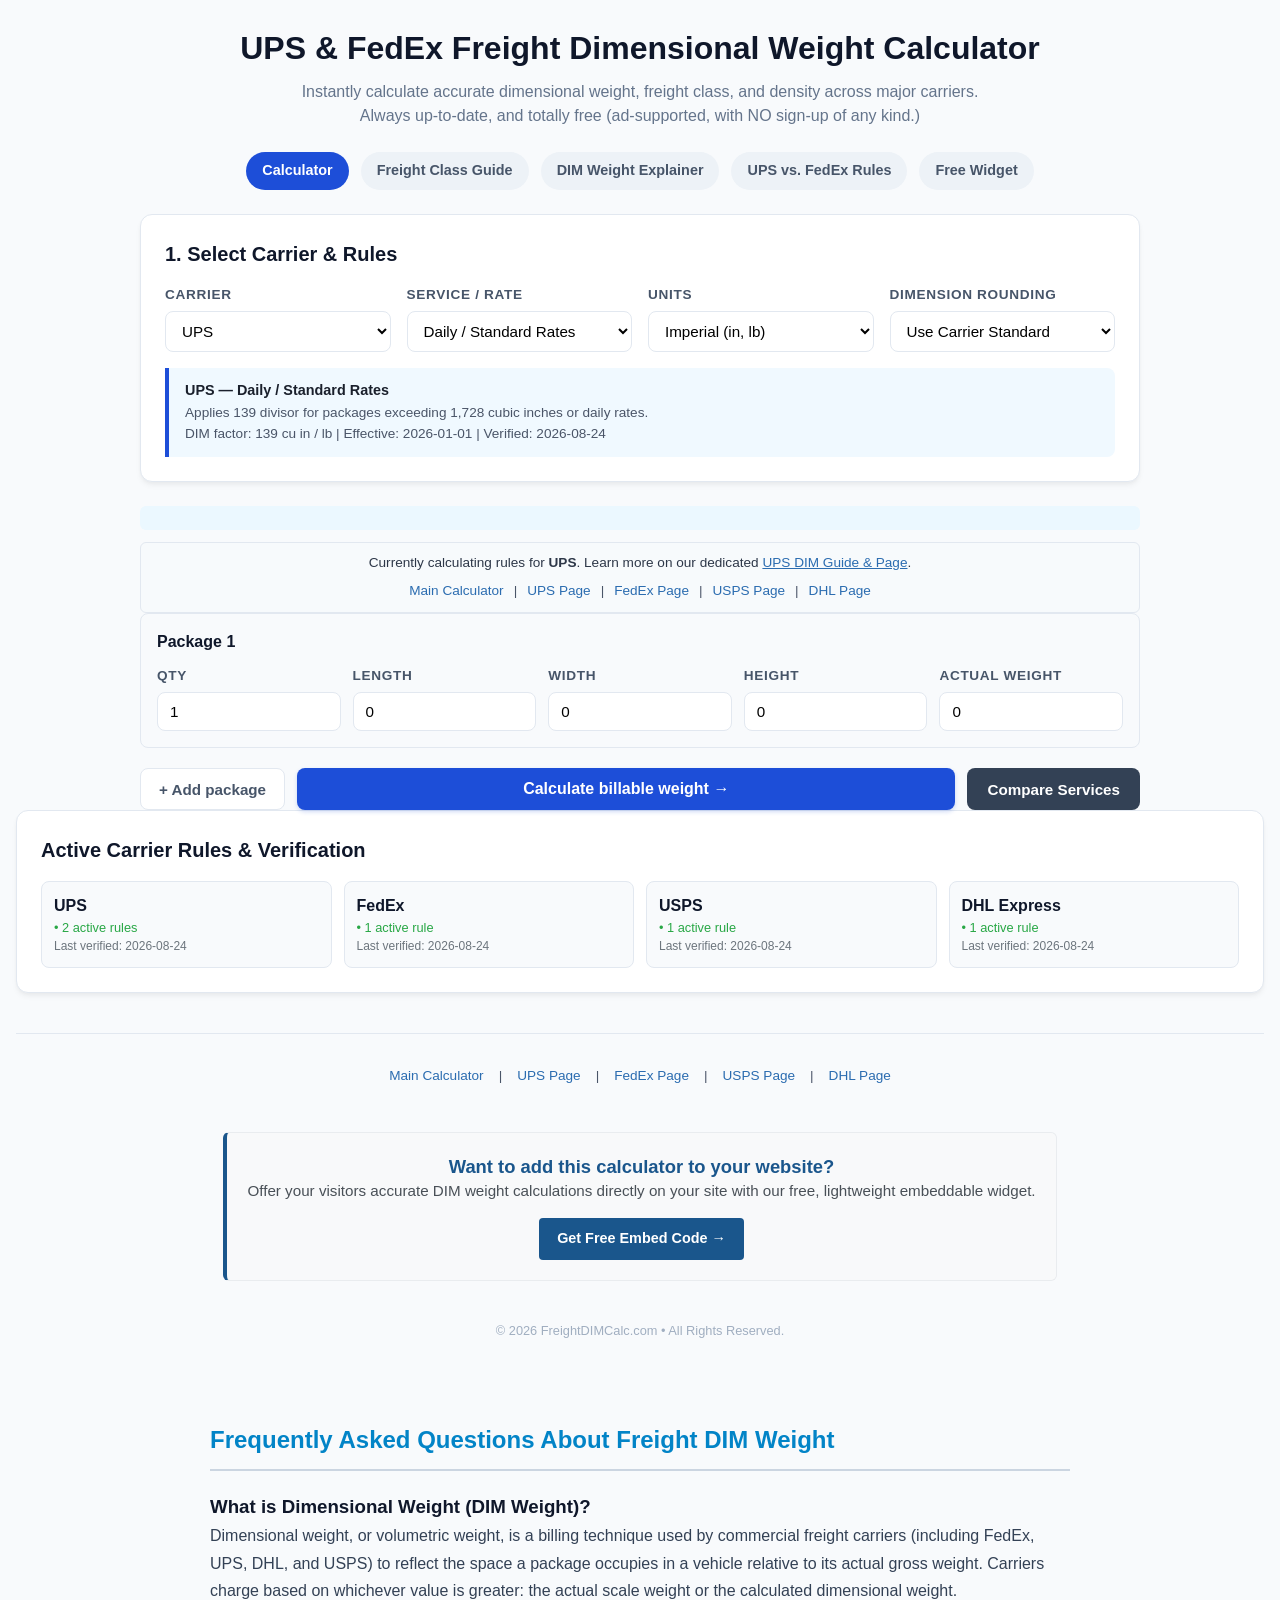
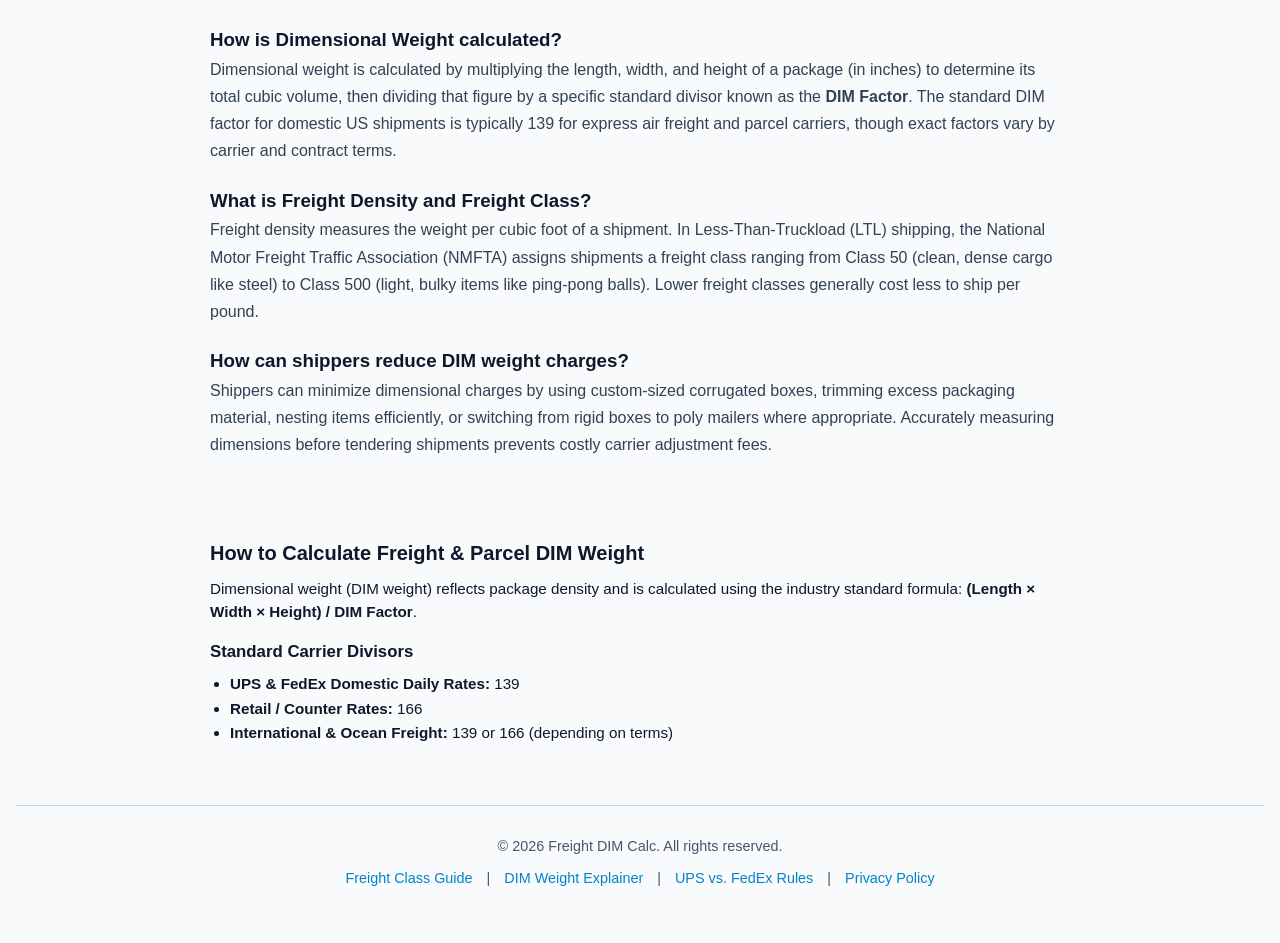
==== index.html @ a113e1de "Update index.html" ====
<!DOCTYPE html>
<html lang="en">
<head>
    <meta charset="UTF-8">
    <meta name="viewport" content="width=device-width, initial-scale=1.0">
    
    <!-- SEO Title -->
    <title>Freight & DIM Weight Calculator | UPS, FedEx & Density</title>
    
    <!-- SEO Meta Description -->
    <meta name="description" content="Instantly calculate accurate dimensional weight, freight class, and density across major carriers. Always up-to-date and 100% free with no sign-up.">
    
    <link rel="stylesheet" href="styles.css">
</head>
<body>
    <div class="container">
        <header>
           <h1>UPS & FedEx Freight Dimensional Weight Calculator</h1>
<p class="subtitle">
    Instantly calculate accurate dimensional weight, freight class, and density across major carriers.<br>
    Always up-to-date, and totally free (ad-supported, with NO sign-up of any kind.)
</p>
        </header>

        <!-- Top Navigation Bar -->
        <nav class="top-nav">
            <a href="index.html" class="nav-link active">Calculator</a>
            <a href="freight-class-guide.html" class="nav-link">Freight Class Guide</a>
            <a href="dim-weight-explainer.html" class="nav-link">DIM Weight Explainer</a>
            <a href="ups-vs-fedex-dim.html" class="nav-link">UPS vs. FedEx Rules</a>
            <a href="embed-widget.html" class="nav-link">Free Widget</a>
        </nav>

        <!-- Step 1: Carrier & Rule Selection -->
        <div class="card">
            <h2>1. Select Carrier & Rules</h2>
            <div class="form-grid">
                <div class="form-group">
                    <label for="carrier-select">Carrier</label>
                    <select id="carrier-select"></select>
                </div>
                <div class="form-group">
                    <label for="service-select">Service / Rate</label>
                    <select id="service-select"></select>
                </div>
                <div class="form-group">
                    <label for="unit-select">Units</label>
                    <select id="unit-select">
                        <option value="imperial">Imperial (in, lb)</option>
                        <option value="metric">Metric (cm, kg)</option>
                    </select>
                </div>
                <div class="form-group">
                    <label for="rounding-select">Dimension Rounding</label>
                    <select id="rounding-select">
                        <option value="carrier">Use Carrier Standard</option>
                        <option value="up">Round Up Always</option>
                        <option value="exact">Exact (No Rounding)</option>
                    </select>
                </div>
            </div>
            <div id="rule-info" class="info-box">
                Loading rule info...
            </div>
        </div>
<!-- Inside Section 1 Card -->
<div id="rule-info" class="rule-info-box" style="background-color: #ebf8ff; padding: 12px; border-radius: 6px;">
    <!-- Carrier rules load here -->
</div>

<!-- Combined Dynamic Notice & Carrier Links -->
<div style="margin-top: 12px; padding: 10px; background: #f7fafc; border: 1px solid #e2e8f0; border-radius: 6px; text-align: center; font-size: 0.85rem;">
    <!-- Dynamic Line -->
    <div id="dynamic-carrier-footer" style="margin-bottom: 8px; font-weight: 500; color: #2d3748;">
        <!-- Javascript populates dynamic carrier link here -->
    </div>
    
    <!-- Permanent Nav Links -->
    <div style="display: flex; flex-wrap: wrap; justify-content: center; gap: 10px; color: #4a5568;">
        <a href="index.html" style="color: #2b6cb0; text-decoration: none;">Main Calculator</a> | 
        <a href="ups-dim-calculator.html" style="color: #2b6cb0; text-decoration: none;">UPS Page</a> | 
        <a href="fedex-dim-calculator.html" style="color: #2b6cb0; text-decoration: none;">FedEx Page</a> | 
        <a href="usps-dim-calculator.html" style="color: #2b6cb0; text-decoration: none;">USPS Page</a> | 
        <a href="dhl-dim-calculator.html" style="color: #2b6cb0; text-decoration: none;">DHL Page</a>
    </div>
</div>

            <div id="package-rows">
                <!-- Package rows injected dynamically via calculator.js -->
            </div>

            <div class="button-group">
                <button type="button" class="btn-secondary" onclick="addPackageRow()">+ Add package</button>
                <button type="button" class="btn-primary" onclick="calculate()">Calculate billable weight &rarr;</button>
                <button type="button" class="btn-dark" onclick="compareServices()">Compare Services</button>
            </div>
        </div>

        <!-- Step 3: Calculation Results -->
        <div id="results-card" class="card results-card" style="display: none;">
            <div class="card-header-actions">
                <h2>3. Calculation Summary</h2>
                <div class="export-controls">
                    <button type="button" class="btn-secondary" onclick="exportCSV()">Export CSV</button>
                    <button type="button" class="btn-secondary" onclick="exportPDF()">Print / Save PDF</button>
                </div>
            </div>

            <div class="summary-banner" id="summary-banner">
                <!-- Main outcome highlighted here -->
            </div>

            <div id="comparison-section" style="display: none;">
                <h3>Carrier Comparison Summary</h3>
                <div class="table-container">
                    <table class="data-table" id="comparison-table">
                        <thead>
                            <tr>
                                <th>Carrier / Rule</th>
                                <th>DIM Factor</th>
                                <th>Actual Wt</th>
                                <th>DIM Wt</th>
                                <th>Billable Wt</th>
                            </tr>
                        </thead>
                        <tbody></tbody>
                    </table>
                </div>
            </div>

            <h3>Package Details</h3>
            <div class="table-container">
                <table class="data-table" id="results-table">
                    <thead>
                        <tr>
                            <th>Pkg #</th>
                            <th>Qty</th>
                            <th>Dimensions</th>
                            <th>Volume</th>
                            <th>Actual Wt</th>
                            <th>DIM Wt</th>
                            <th>Density</th>
                            <th>Est. Freight Class</th>
                        </tr>
                    </thead>
                    <tbody></tbody>
                </table>
            </div>
        </div>

        <!-- Carrier Verification Logs -->
        <div class="card">
            <h2>Active Carrier Rules & Verification</h2>
            <div class="status-grid" id="status-list"></div>
        </div>
    </div>
<!-- Dynamic Carrier Info Footer -->
<footer style="margin-top: 40px; padding: 20px 0; border-top: 1px solid #e2e8f0; text-align: center; font-size: 0.9rem; color: #4a5568;">
    <div id="dynamic-carrier-footer" style="margin-bottom: 12px; font-weight: 500;">
        <!-- Javascript populates this dynamically -->
    </div>
    <div style="max-width: 1000px; margin: 0 auto; display: flex; flex-wrap: wrap; justify-content: center; gap: 15px; font-size: 0.85rem;">
        <a href="index.html" style="color: #2b6cb0; text-decoration: none;">Main Calculator</a> | 
        <a href="ups-dim-calculator.html" style="color: #2b6cb0; text-decoration: none;">UPS Page</a> | 
        <a href="fedex-dim-calculator.html" style="color: #2b6cb0; text-decoration: none;">FedEx Page</a> | 
        <a href="usps-dim-calculator.html" style="color: #2b6cb0; text-decoration: none;">USPS Page</a> | 
        <a href="dhl-dim-calculator.html" style="color: #2b6cb0; text-decoration: none;">DHL Page</a>
        <!-- Widget Promotion Banner -->
<div style="background-color: #f8f9fa; border: 1px solid #e9ecef; border-left: 4px solid #1a568c; padding: 20px; border-radius: 6px; margin: 30px 0; text-align: center;">
    <h3 style="margin-top: 0; color: #1a568c; font-size: 1.15rem;">Want to add this calculator to your website?</h3>
    <p style="margin-bottom: 15px; color: #495057; font-size: 0.95rem;">
        Offer your visitors accurate DIM weight calculations directly on your site with our free, lightweight embeddable widget.
    </p>
    <a href="embed-widget.html" style="background-color: #1a568c; color: white; padding: 10px 18px; text-decoration: none; border-radius: 4px; font-weight: bold; font-size: 0.9rem; display: inline-block;">
        Get Free Embed Code →
    </a>
</div>
    </div>
    <p style="margin-top: 10px; font-size: 0.8rem; color: #a0aec0;">&copy; 2026 FreightDIMCalc.com &bull; All Rights Reserved.</p>
</footer>

    <script src="carrier-rules.js"></script>
    <script src="calculator.js"></script>
   <!-- REPLACE PREVIOUS FAQ & FOOTER WITH THIS HIGH-CONTRAST VERSION -->
    <section style="max-width: 900px; margin: 40px auto; padding: 20px; color: #1e293b; line-height: 1.7;">
        <h2 style="color: #0284c7; border-bottom: 2px solid #cbd5e1; padding-bottom: 8px;">Frequently Asked Questions About Freight DIM Weight</h2>
        
        <article style="margin-top: 20px;">
            <h3 style="color: #0f172a; font-weight: 700;">What is Dimensional Weight (DIM Weight)?</h3>
            <p style="color: #334155;">Dimensional weight, or volumetric weight, is a billing technique used by commercial freight carriers (including FedEx, UPS, DHL, and USPS) to reflect the space a package occupies in a vehicle relative to its actual gross weight. Carriers charge based on whichever value is greater: the actual scale weight or the calculated dimensional weight.</p>
        </article>

        <article style="margin-top: 20px;">
            <h3 style="color: #0f172a; font-weight: 700;">How is Dimensional Weight calculated?</h3>
            <p style="color: #334155;">Dimensional weight is calculated by multiplying the length, width, and height of a package (in inches) to determine its total cubic volume, then dividing that figure by a specific standard divisor known as the <strong>DIM Factor</strong>. The standard DIM factor for domestic US shipments is typically 139 for express air freight and parcel carriers, though exact factors vary by carrier and contract terms.</p>
        </article>

        <article style="margin-top: 20px;">
            <h3 style="color: #0f172a; font-weight: 700;">What is Freight Density and Freight Class?</h3>
            <p style="color: #334155;">Freight density measures the weight per cubic foot of a shipment. In Less-Than-Truckload (LTL) shipping, the National Motor Freight Traffic Association (NMFTA) assigns shipments a freight class ranging from Class 50 (clean, dense cargo like steel) to Class 500 (light, bulky items like ping-pong balls). Lower freight classes generally cost less to ship per pound.</p>
        </article>

        <article style="margin-top: 20px;">
            <h3 style="color: #0f172a; font-weight: 700;">How can shippers reduce DIM weight charges?</h3>
            <p style="color: #334155;">Shippers can minimize dimensional charges by using custom-sized corrugated boxes, trimming excess packaging material, nesting items efficiently, or switching from rigid boxes to poly mailers where appropriate. Accurately measuring dimensions before tendering shipments prevents costly carrier adjustment fees.</p>
        </article>
    </section>
<!-- Supporting Content Section for Search Engines -->
<section class="seo-info-block" style="margin-top: 40px; padding: 20px; background-color: #f8fafc; border-radius: 8px; max-width: 900px; margin-left: auto; margin-right: auto; text-align: left;">
    <h2 style="font-size: 1.25rem; font-weight: 600; margin-bottom: 10px;">How to Calculate Freight & Parcel DIM Weight</h2>
    <p style="margin-bottom: 12px; font-size: 0.95rem; line-height: 1.5;">
        Dimensional weight (DIM weight) reflects package density and is calculated using the industry standard formula: 
        <strong>(Length × Width × Height) / DIM Factor</strong>.
    </p>
    
    <h3 style="font-size: 1.05rem; font-weight: 600; margin-top: 15px; margin-bottom: 8px;">Standard Carrier Divisors</h3>
    <ul style="padding-left: 20px; font-size: 0.95rem; line-height: 1.6;">
        <li><strong>UPS & FedEx Domestic Daily Rates:</strong> 139</li>
        <li><strong>Retail / Counter Rates:</strong> 166</li>
        <li><strong>International & Ocean Freight:</strong> 139 or 166 (depending on terms)</li>
    </ul>
</section>
    <!-- Standard Footer with Compliance Links -->
    <footer style="text-align: center; padding: 30px 10px; border-top: 1px solid #cbd5e1; margin-top: 40px; color: #475569; font-size: 0.9rem;">
        <p>&copy; 2026 Freight DIM Calc. All rights reserved.</p>
        <p style="margin-top: 10px;">
            <a href="freight-class-guide.html" style="color: #0284c7; text-decoration: none; margin: 0 10px;">Freight Class Guide</a> |
            <a href="dim-weight-explainer.html" style="color: #0284c7; text-decoration: none; margin: 0 10px;">DIM Weight Explainer</a> |
            <a href="ups-vs-fedex-dim.html" style="color: #0284c7; text-decoration: none; margin: 0 10px;">UPS vs. FedEx Rules</a> |
            <a href="privacy.html" style="color: #0284c7; text-decoration: none; margin: 0 10px;">Privacy Policy</a>
        </p>
    </footer>

</body>
</html>
---- styles.css ----
/*
=========================================================
MAIN APPLICATION STYLES
=========================================================
*/

:root {
    --primary-color: #1d4ed8;
    --primary-hover: #1e40af;
    --secondary-color: #475569;
    --bg-color: #f8fafc;
    --card-bg: #ffffff;
    --border-color: #e2e8f0;
    --text-color: #0f172a;
    --text-muted: #64748b;
    --success-bg: #f0fdf4;
    --success-border: #bbf7d0;
    --warning-bg: #fefce8;
    --warning-border: #fef08a;
}

* {
    box-sizing: border-box;
    margin: 0;
    padding: 0;
}

body {
    font-family: -apple-system, BlinkMacSystemFont, "Segoe UI", Roboto, Helvetica, Arial, sans-serif;
    background-color: var(--bg-color);
    color: var(--text-color);
    line-height: 1.5;
    padding: 24px 16px;
}

.container {
    max-width: 1000px;
    margin: 0 auto;
}

header {
    margin-bottom: 24px;
    text-align: center;
}

header h1 {
    font-size: 2rem;
    color: var(--text-color);
    margin-bottom: 8px;
    font-weight: 800;
}

header p {
    color: var(--text-muted);
    font-size: 1rem;
}

/* Navigation Bar */
.top-nav {
    display: flex;
    justify-content: center;
    gap: 12px;
    margin-bottom: 24px;
    flex-wrap: wrap;
}

.nav-link {
    text-decoration: none;
    color: var(--secondary-color);
    font-weight: 600;
    font-size: 0.9rem;
    padding: 8px 16px;
    border-radius: 20px;
    background: #edf2f7;
    transition: all 0.2s ease;
}

.nav-link:hover {
    background: #e2e8f0;
    color: var(--primary-color);
}

.nav-link.active {
    background: var(--primary-color);
    color: #ffffff;
}

/* Cards & Layout */
.card {
    background: var(--card-bg);
    border: 1px solid var(--border-color);
    border-radius: 12px;
    padding: 24px;
    margin-bottom: 24px;
    box-shadow: 0 4px 6px -1px rgba(0, 0, 0, 0.05), 0 2px 4px -1px rgba(0, 0, 0, 0.03);
}

.card h2 {
    font-size: 1.25rem;
    margin-bottom: 16px;
    font-weight: 700;
}

.card-header-actions {
    display: flex;
    justify-content: space-between;
    align-items: center;
    margin-bottom: 16px;
}

/* Form Elements */
.form-grid {
    display: grid;
    grid-template-columns: repeat(auto-fit, minmax(200px, 1fr));
    gap: 16px;
    margin-bottom: 16px;
}

.form-grid-5 {
    display: grid;
    grid-template-columns: repeat(auto-fit, minmax(130px, 1fr));
    gap: 12px;
}

.form-group {
    display: flex;
    flex-direction: column;
}

.form-group label {
    font-size: 0.85rem;
    font-weight: 600;
    margin-bottom: 6px;
    color: var(--secondary-color);
    text-transform: uppercase;
    letter-spacing: 0.05em;
}

input, select {
    width: 100%;
    padding: 10px 12px;
    border: 1px solid var(--border-color);
    border-radius: 8px;
    font-size: 0.95rem;
    background-color: #fff;
    transition: border-color 0.2s ease;
}

input:focus, select:focus {
    outline: none;
    border-color: var(--primary-color);
    box-shadow: 0 0 0 3px rgba(29, 78, 216, 0.15);
}

/* Info Banner */
.info-box {
    background-color: #f0f9ff;
    border-left: 4px solid var(--primary-color);
    padding: 12px 16px;
    border-radius: 0 8px 8px 0;
    font-size: 0.9rem;
    margin-top: 12px;
}

/* Package Rows */
.package-row {
    background-color: #f8fafc;
    border: 1px solid var(--border-color);
    border-radius: 8px;
    padding: 16px;
    margin-bottom: 12px;
}

.package-row-header {
    display: flex;
    justify-content: space-between;
    align-items: center;
    margin-bottom: 12px;
    font-weight: 700;
}

.remove-package {
    background: none;
    border: none;
    color: #ef4444;
    cursor: pointer;
    font-size: 0.85rem;
    font-weight: 600;
}

/* Buttons */
.button-group {
    display: flex;
    gap: 12px;
    margin-top: 20px;
    flex-wrap: wrap;
}

.btn-primary {
    background-color: var(--primary-color);
    color: #ffffff;
    font-size: 1rem;
    font-weight: 700;
    padding: 12px 24px;
    border: none;
    border-radius: 8px;
    cursor: pointer;
    flex: 2;
    min-width: 200px;
    box-shadow: 0 2px 4px rgba(29, 78, 216, 0.2);
    transition: all 0.2s ease;
}

.btn-primary:hover {
    background-color: var(--primary-hover);
}

.btn-secondary {
    background-color: #ffffff;
    color: var(--secondary-color);
    font-size: 0.95rem;
    font-weight: 600;
    padding: 10px 18px;
    border: 1px solid var(--border-color);
    border-radius: 8px;
    cursor: pointer;
    transition: all 0.2s ease;
}

.btn-secondary:hover {
    background-color: #f1f5f9;
}

.btn-dark {
    background-color: #334155;
    color: #ffffff;
    font-size: 0.95rem;
    font-weight: 600;
    padding: 10px 20px;
    border: none;
    border-radius: 8px;
    cursor: pointer;
    white-space: nowrap;
    transition: background-color 0.2s ease;
}

.btn-dark:hover {
    background-color: #1e293b;
}

/* Summary Banners & Tables */
.summary-banner {
    padding: 16px 20px;
    border-radius: 8px;
    margin-bottom: 20px;
}

.summary-banner.success {
    background-color: var(--success-bg);
    border: 1px solid var(--success-border);
}

.summary-banner.warning {
    background-color: var(--warning-bg);
    border: 1px solid var(--warning-border);
}

.table-container {
    overflow-x: auto;
    margin-bottom: 20px;
}

.data-table {
    width: 100%;
    border-collapse: collapse;
    text-align: left;
    font-size: 0.9rem;
}

.data-table th {
    background-color: #f1f5f9;
    padding: 12px;
    font-weight: 700;
    border-bottom: 2px solid var(--border-color);
}

.data-table td {
    padding: 12px;
    border-bottom: 1px solid var(--border-color);
}

.status-grid {
    display: grid;
    grid-template-columns: repeat(auto-fit, minmax(180px, 1fr));
    gap: 12px;
}

.status-item {
    background: #f8fafc;
    border: 1px solid var(--border-color);
    padding: 12px;
    border-radius: 8px;
}

/* Guide Content Styles */
.guide-content p {
    margin-bottom: 16px;
    line-height: 1.6;
}

.guide-content h3 {
    margin: 20px 0 10px 0;
    color: #1a202c;
}

/* Print Overrides */
@media print {
    body {
        background-color: #fff;
        padding: 0;
    }

    .container {
        max-width: 100% !important;
        width: 100% !important;
        margin: 0 !important;
    }

    .preset-controls, 
    .button-group, 
    .export-controls, 
    .remove-package,
    .top-nav {
        display: none !important;
    }
}
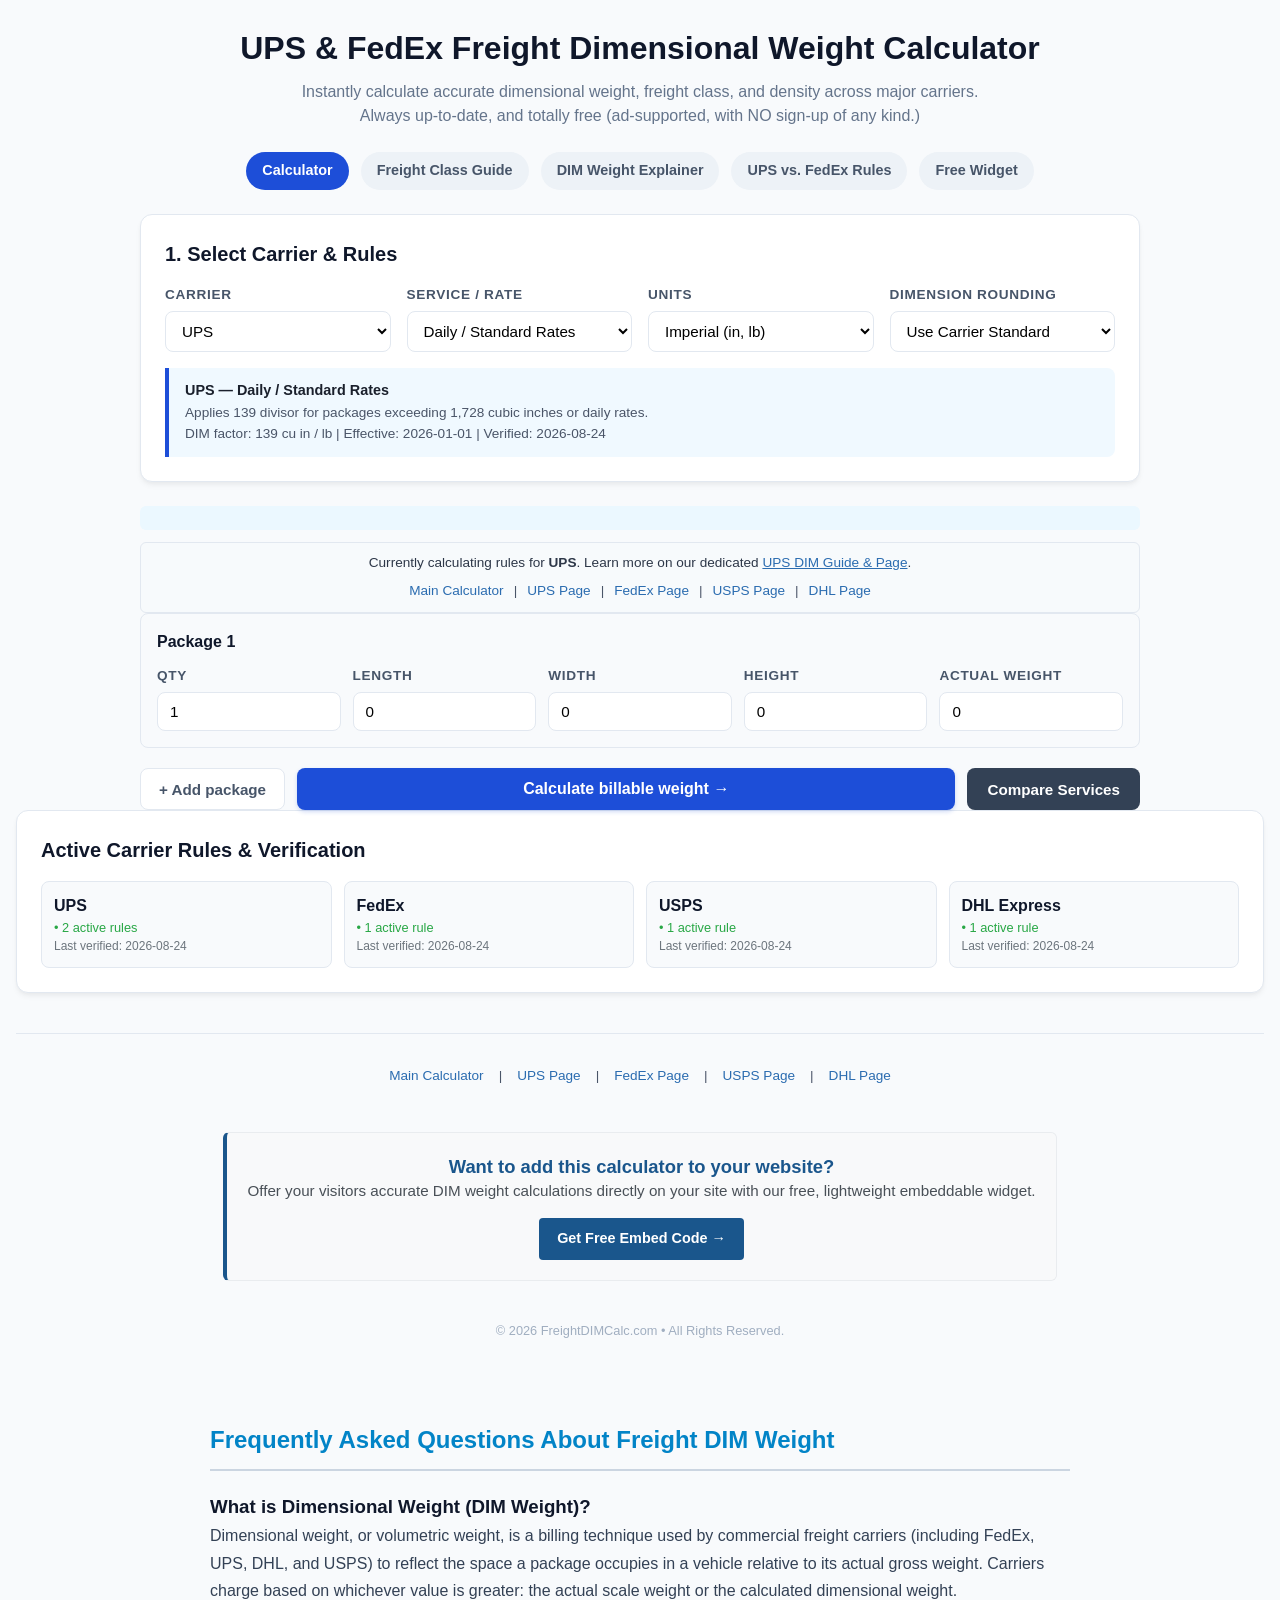
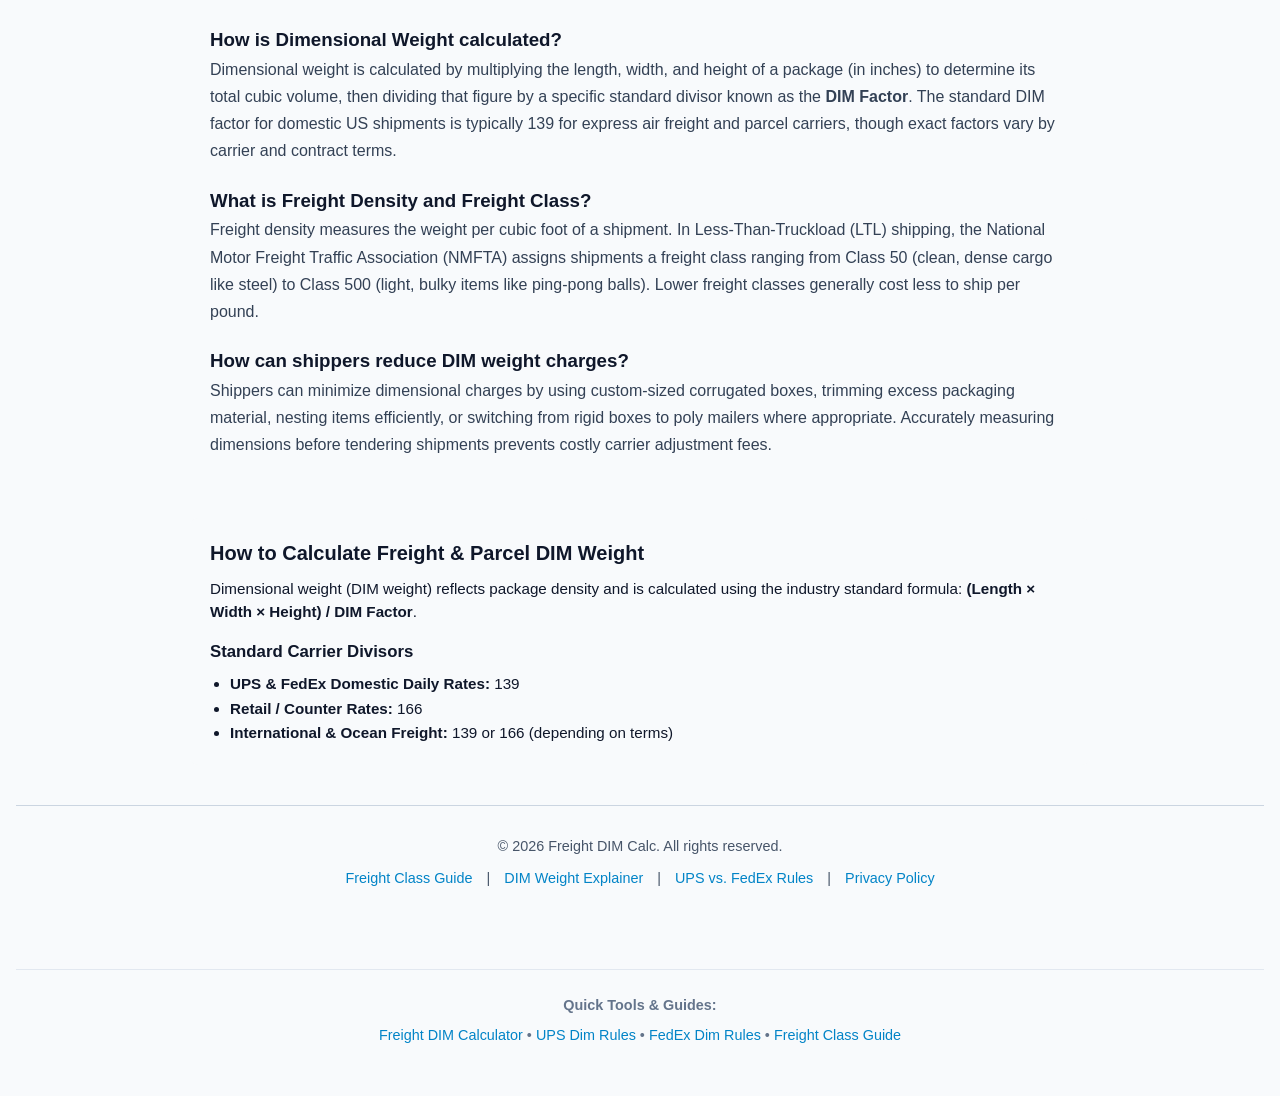
==== commit c4643d3f: "Update index.html" ====
--- a/index.html
+++ b/index.html
@@ -230,6 +230,17 @@
             <a href="privacy.html" style="color: #0284c7; text-decoration: none; margin: 0 10px;">Privacy Policy</a>
         </p>
     </footer>
-
+<!-- SEO Internal Footer Links -->
+<footer style="margin-top: 50px; padding: 25px 15px; border-top: 1px solid #e2e8f0; text-align: center; font-size: 0.9rem; color: #64748b;">
+    <p style="margin-bottom: 8px;">
+        <strong>Quick Tools & Guides:</strong>
+    </p>
+    <p>
+        <a href="https://freightdimcalc.com/" style="color: #0284c7; text-decoration: none; font-weight: 500;">Freight DIM Calculator</a> &bull; 
+        <a href="https://freightdimcalc.com/#ups" style="color: #0284c7; text-decoration: none;">UPS Dim Rules</a> &bull; 
+        <a href="https://freightdimcalc.com/#fedex" style="color: #0284c7; text-decoration: none;">FedEx Dim Rules</a> &bull; 
+        <a href="https://freightdimcalc.com/#guide" style="color: #0284c7; text-decoration: none;">Freight Class Guide</a>
+    </p>
+</footer>
 </body>
 </html>
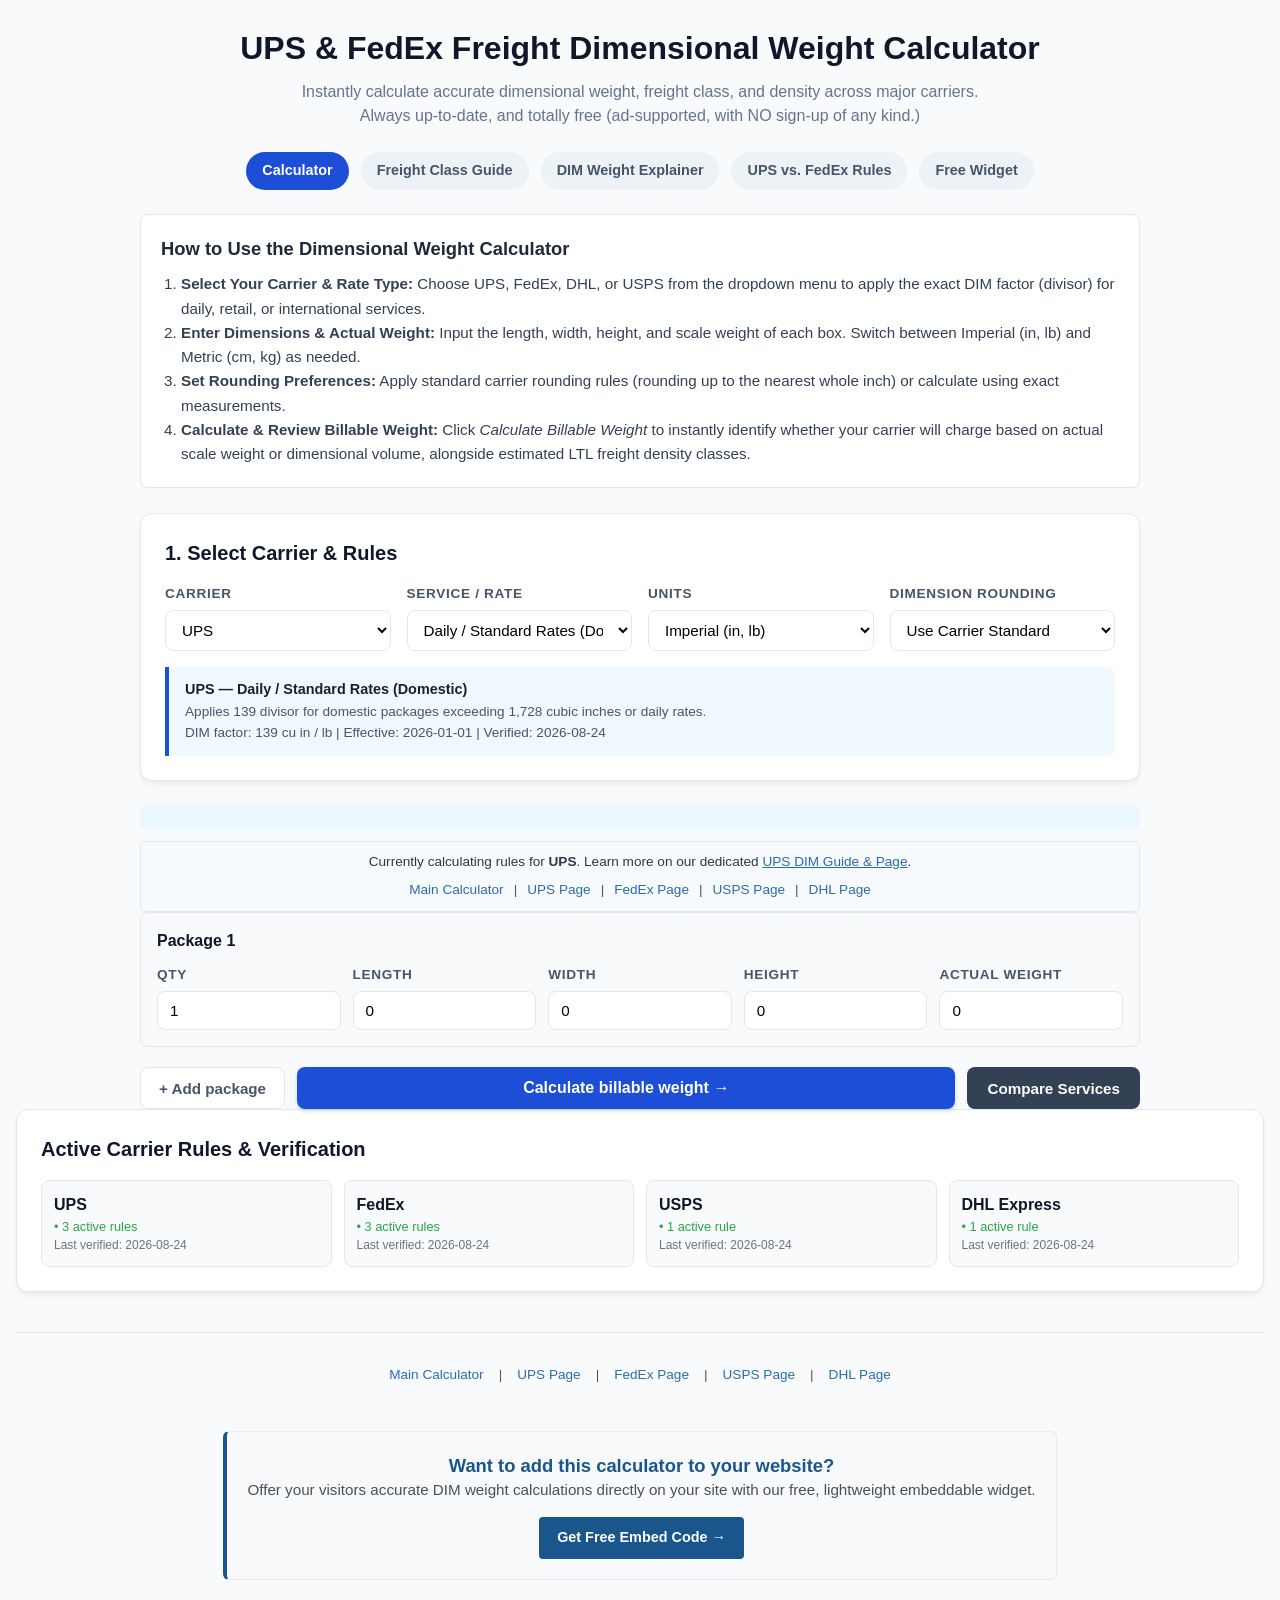
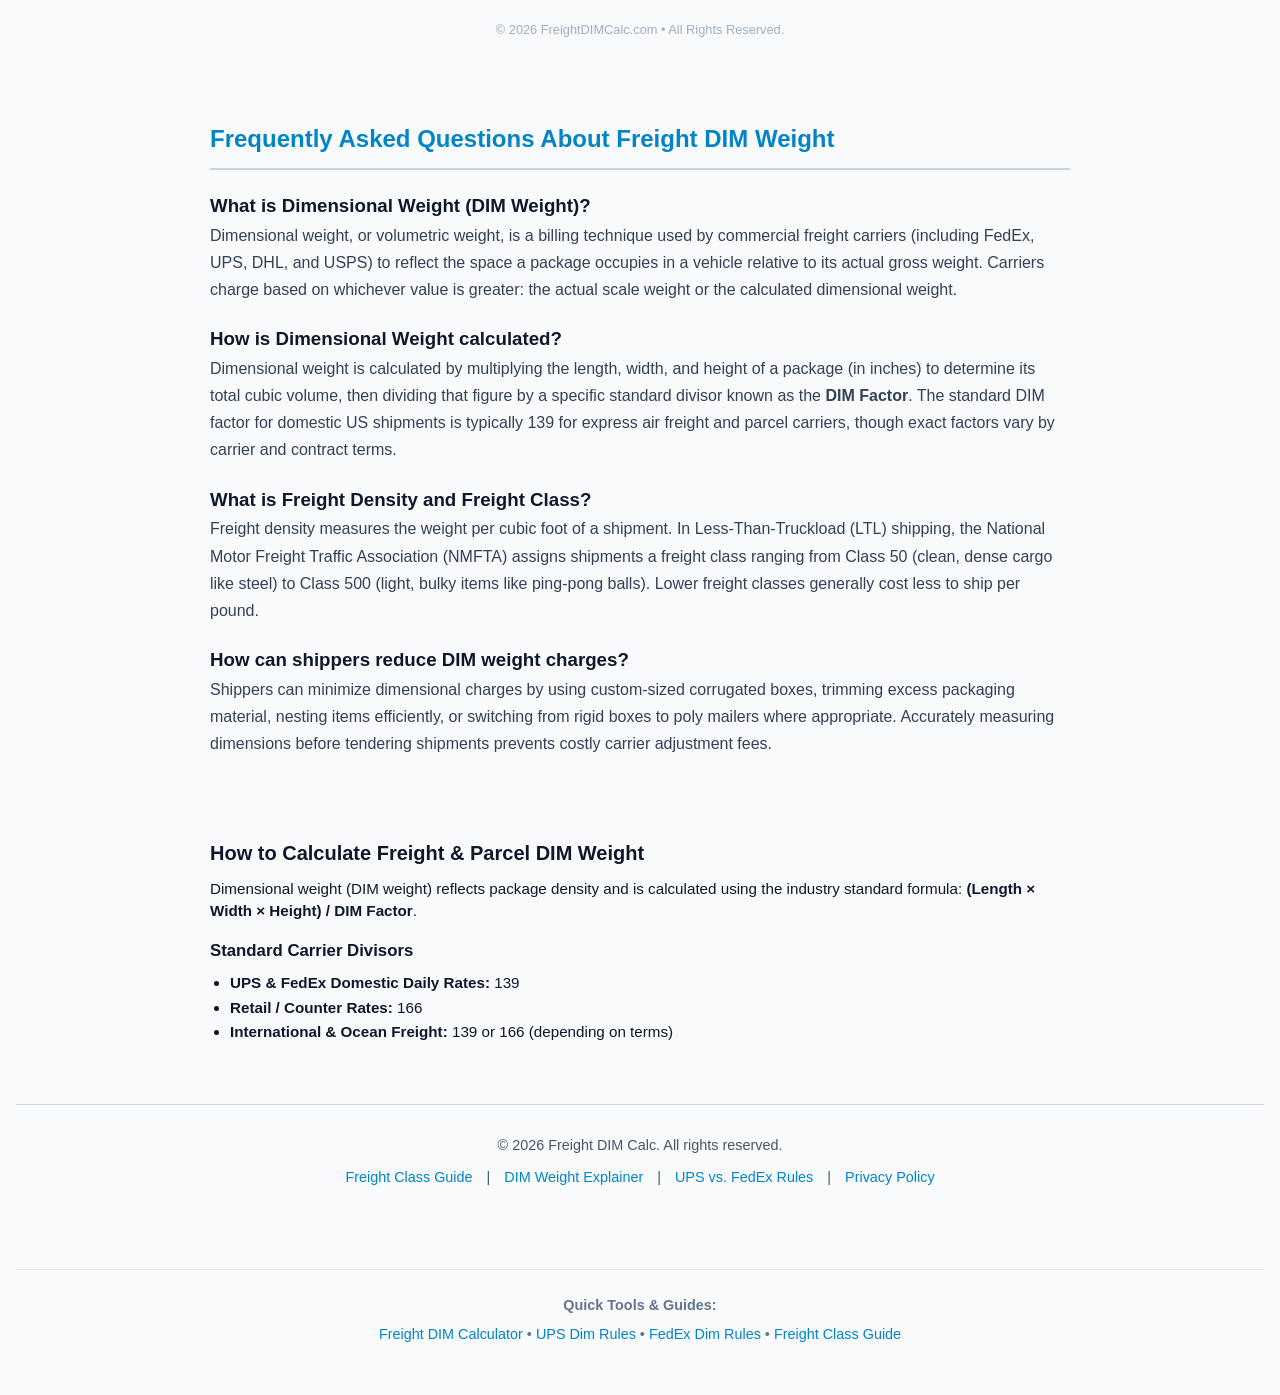
==== commit c7ec95b3: "Update index.html" ====
--- a/index.html
+++ b/index.html
@@ -30,7 +30,16 @@
             <a href="ups-vs-fedex-dim.html" class="nav-link">UPS vs. FedEx Rules</a>
             <a href="embed-widget.html" class="nav-link">Free Widget</a>
         </nav>
-
+<!-- Instructional Content Block for AdSense Approval -->
+<section style="background-color: #ffffff; padding: 20px; border-radius: 8px; border: 1px solid #e2e8f0; margin-bottom: 25px;">
+    <h2 style="font-size: 1.15rem; color: #1e293b; margin-bottom: 10px; font-weight: 600;">How to Use the Dimensional Weight Calculator</h2>
+    <ol style="padding-left: 20px; color: #334155; line-height: 1.6; font-size: 0.95rem;">
+        <li><strong>Select Your Carrier & Rate Type:</strong> Choose UPS, FedEx, DHL, or USPS from the dropdown menu to apply the exact DIM factor (divisor) for daily, retail, or international services.</li>
+        <li><strong>Enter Dimensions & Actual Weight:</strong> Input the length, width, height, and scale weight of each box. Switch between Imperial (in, lb) and Metric (cm, kg) as needed.</li>
+        <li><strong>Set Rounding Preferences:</strong> Apply standard carrier rounding rules (rounding up to the nearest whole inch) or calculate using exact measurements.</li>
+        <li><strong>Calculate & Review Billable Weight:</strong> Click <em>Calculate Billable Weight</em> to instantly identify whether your carrier will charge based on actual scale weight or dimensional volume, alongside estimated LTL freight density classes.</li>
+    </ol>
+</section>
         <!-- Step 1: Carrier & Rule Selection -->
         <div class="card">
             <h2>1. Select Carrier & Rules</h2>
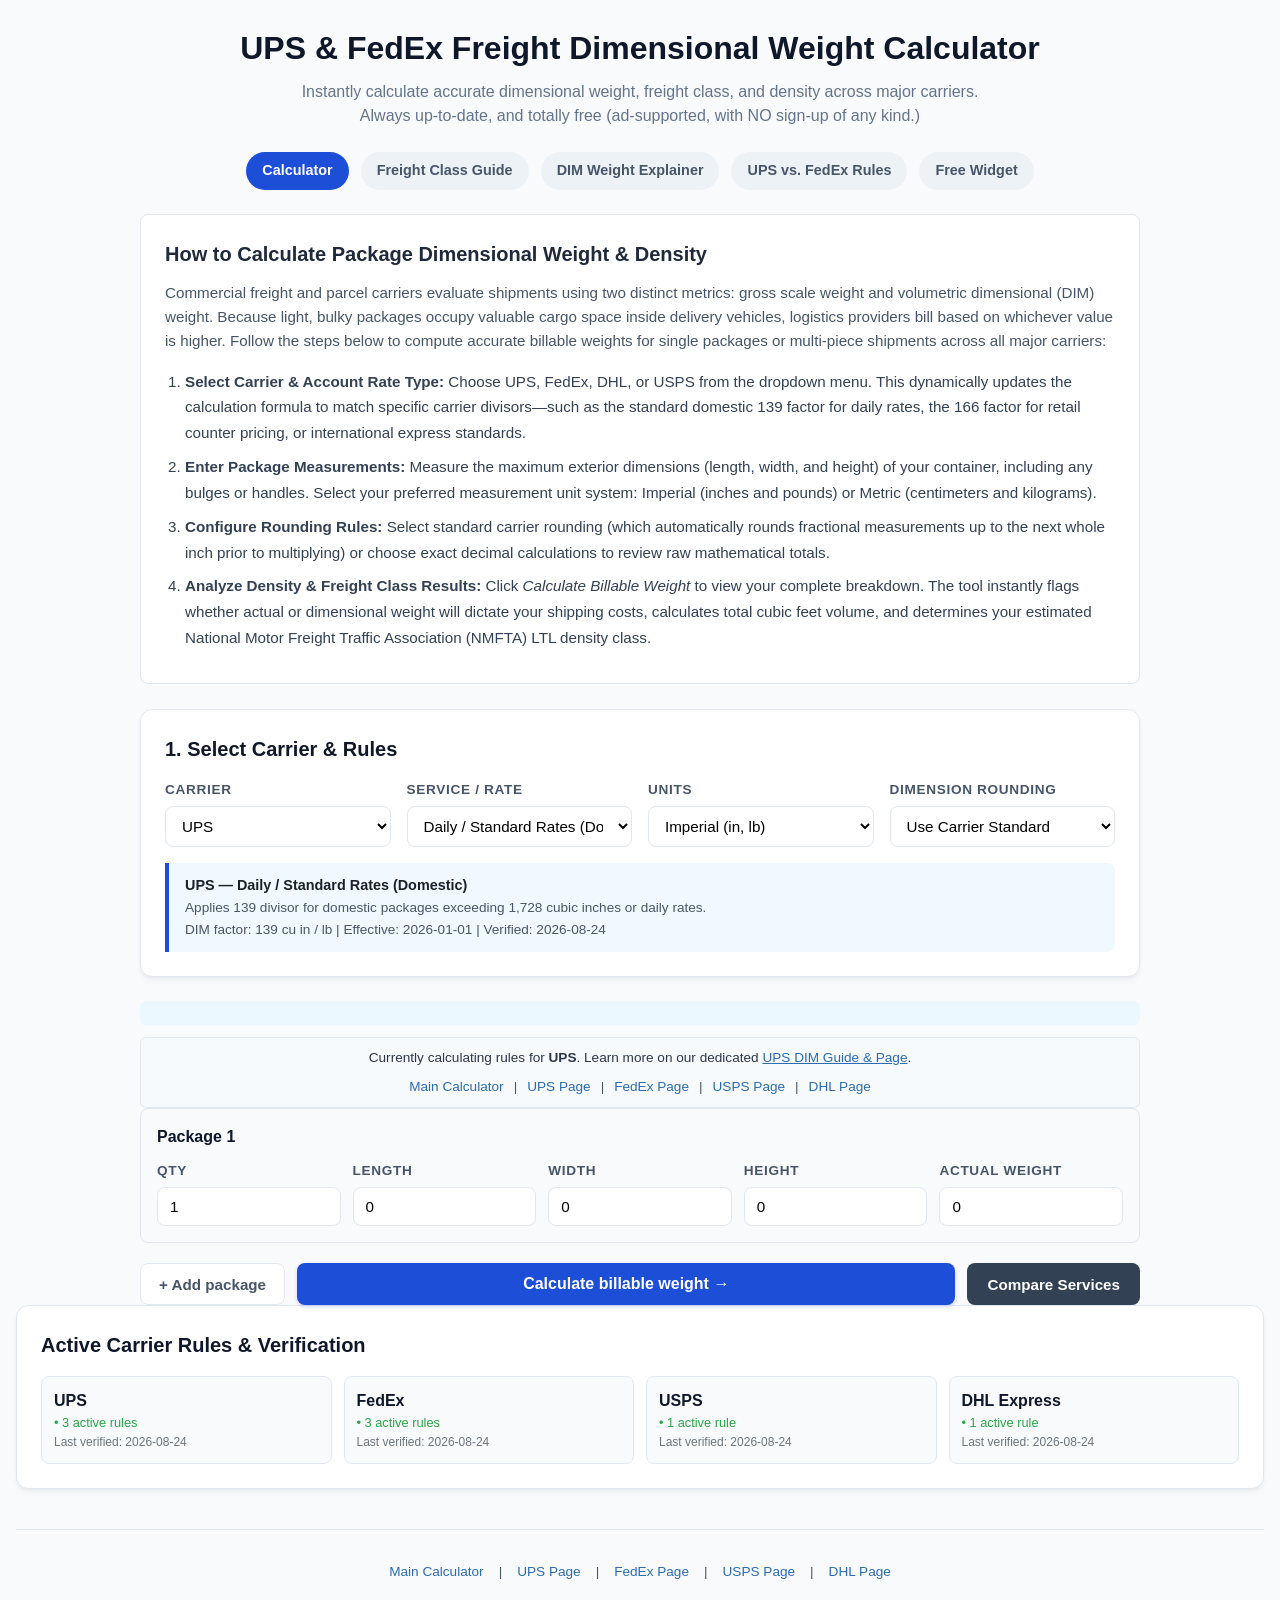
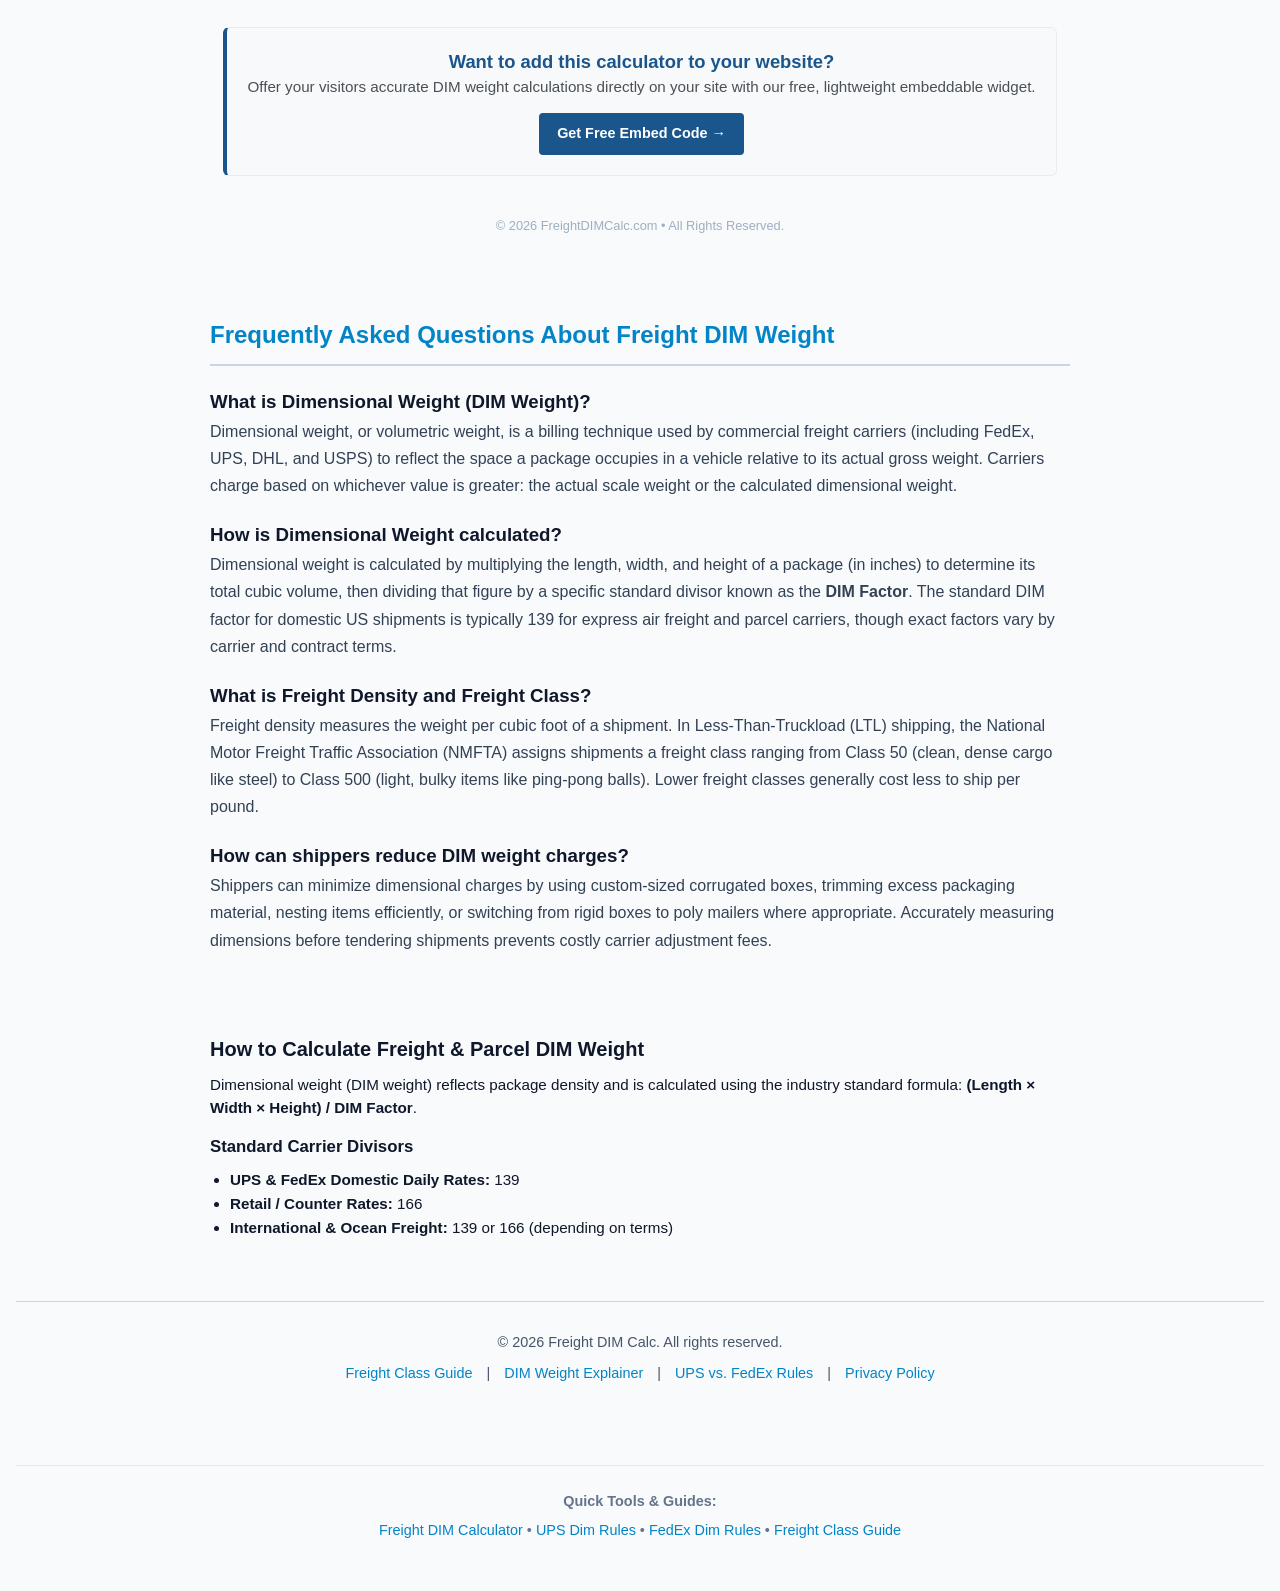
==== commit 4c89a4a4: "Update index.html" ====
--- a/index.html
+++ b/index.html
@@ -31,14 +31,26 @@
             <a href="embed-widget.html" class="nav-link">Free Widget</a>
         </nav>
 <!-- Instructional Content Block for AdSense Approval -->
-<section style="background-color: #ffffff; padding: 20px; border-radius: 8px; border: 1px solid #e2e8f0; margin-bottom: 25px;">
-    <h2 style="font-size: 1.15rem; color: #1e293b; margin-bottom: 10px; font-weight: 600;">How to Use the Dimensional Weight Calculator</h2>
-    <ol style="padding-left: 20px; color: #334155; line-height: 1.6; font-size: 0.95rem;">
-        <li><strong>Select Your Carrier & Rate Type:</strong> Choose UPS, FedEx, DHL, or USPS from the dropdown menu to apply the exact DIM factor (divisor) for daily, retail, or international services.</li>
-        <li><strong>Enter Dimensions & Actual Weight:</strong> Input the length, width, height, and scale weight of each box. Switch between Imperial (in, lb) and Metric (cm, kg) as needed.</li>
-        <li><strong>Set Rounding Preferences:</strong> Apply standard carrier rounding rules (rounding up to the nearest whole inch) or calculate using exact measurements.</li>
-        <li><strong>Calculate & Review Billable Weight:</strong> Click <em>Calculate Billable Weight</em> to instantly identify whether your carrier will charge based on actual scale weight or dimensional volume, alongside estimated LTL freight density classes.</li>
+<section style="background-color: #ffffff; padding: 24px; border-radius: 8px; border: 1px solid #e2e8f0; margin-bottom: 25px;">
+    <h2 style="font-size: 1.25rem; color: #1e293b; margin-bottom: 12px; font-weight: 600;">How to Calculate Package Dimensional Weight & Density</h2>
+    <p style="color: #475569; font-size: 0.95rem; line-height: 1.6; margin-bottom: 15px;">
+        Commercial freight and parcel carriers evaluate shipments using two distinct metrics: gross scale weight and volumetric dimensional (DIM) weight. Because light, bulky packages occupy valuable cargo space inside delivery vehicles, logistics providers bill based on whichever value is higher. Follow the steps below to compute accurate billable weights for single packages or multi-piece shipments across all major carriers:
+    </p>
+    <ol style="padding-left: 20px; color: #334155; line-height: 1.7; font-size: 0.95rem;">
+        <li style="margin-bottom: 8px;">
+            <strong>Select Carrier & Account Rate Type:</strong> Choose UPS, FedEx, DHL, or USPS from the dropdown menu. This dynamically updates the calculation formula to match specific carrier divisors—such as the standard domestic 139 factor for daily rates, the 166 factor for retail counter pricing, or international express standards.
+        </li>
+        <li style="margin-bottom: 8px;">
+            <strong>Enter Package Measurements:</strong> Measure the maximum exterior dimensions (length, width, and height) of your container, including any bulges or handles. Select your preferred measurement unit system: Imperial (inches and pounds) or Metric (centimeters and kilograms).
+        </li>
+        <li style="margin-bottom: 8px;">
+            <strong>Configure Rounding Rules:</strong> Select standard carrier rounding (which automatically rounds fractional measurements up to the next whole inch prior to multiplying) or choose exact decimal calculations to review raw mathematical totals.
+        </li>
+        <li style="margin-bottom: 8px;">
+            <strong>Analyze Density & Freight Class Results:</strong> Click <em>Calculate Billable Weight</em> to view your complete breakdown. The tool instantly flags whether actual or dimensional weight will dictate your shipping costs, calculates total cubic feet volume, and determines your estimated National Motor Freight Traffic Association (NMFTA) LTL density class.
+        </li>
     </ol>
+
 </section>
         <!-- Step 1: Carrier & Rule Selection -->
         <div class="card">
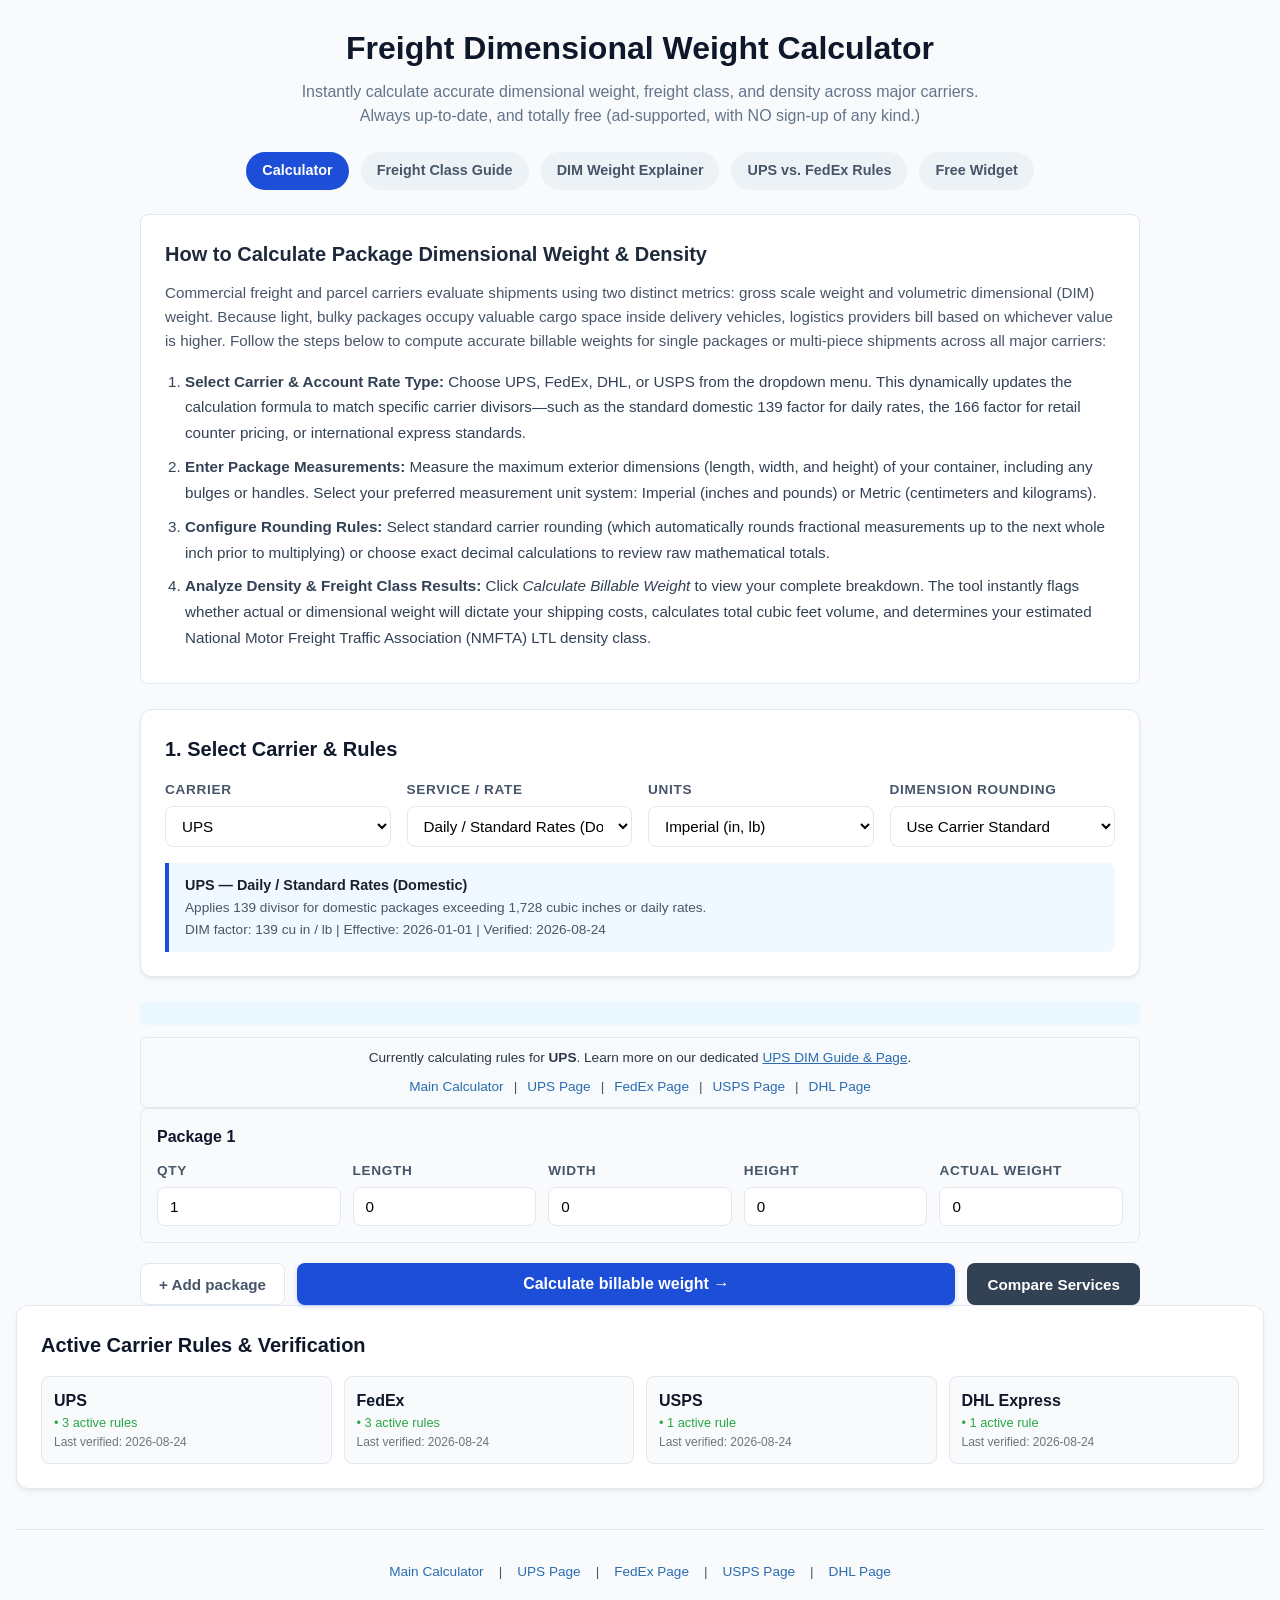
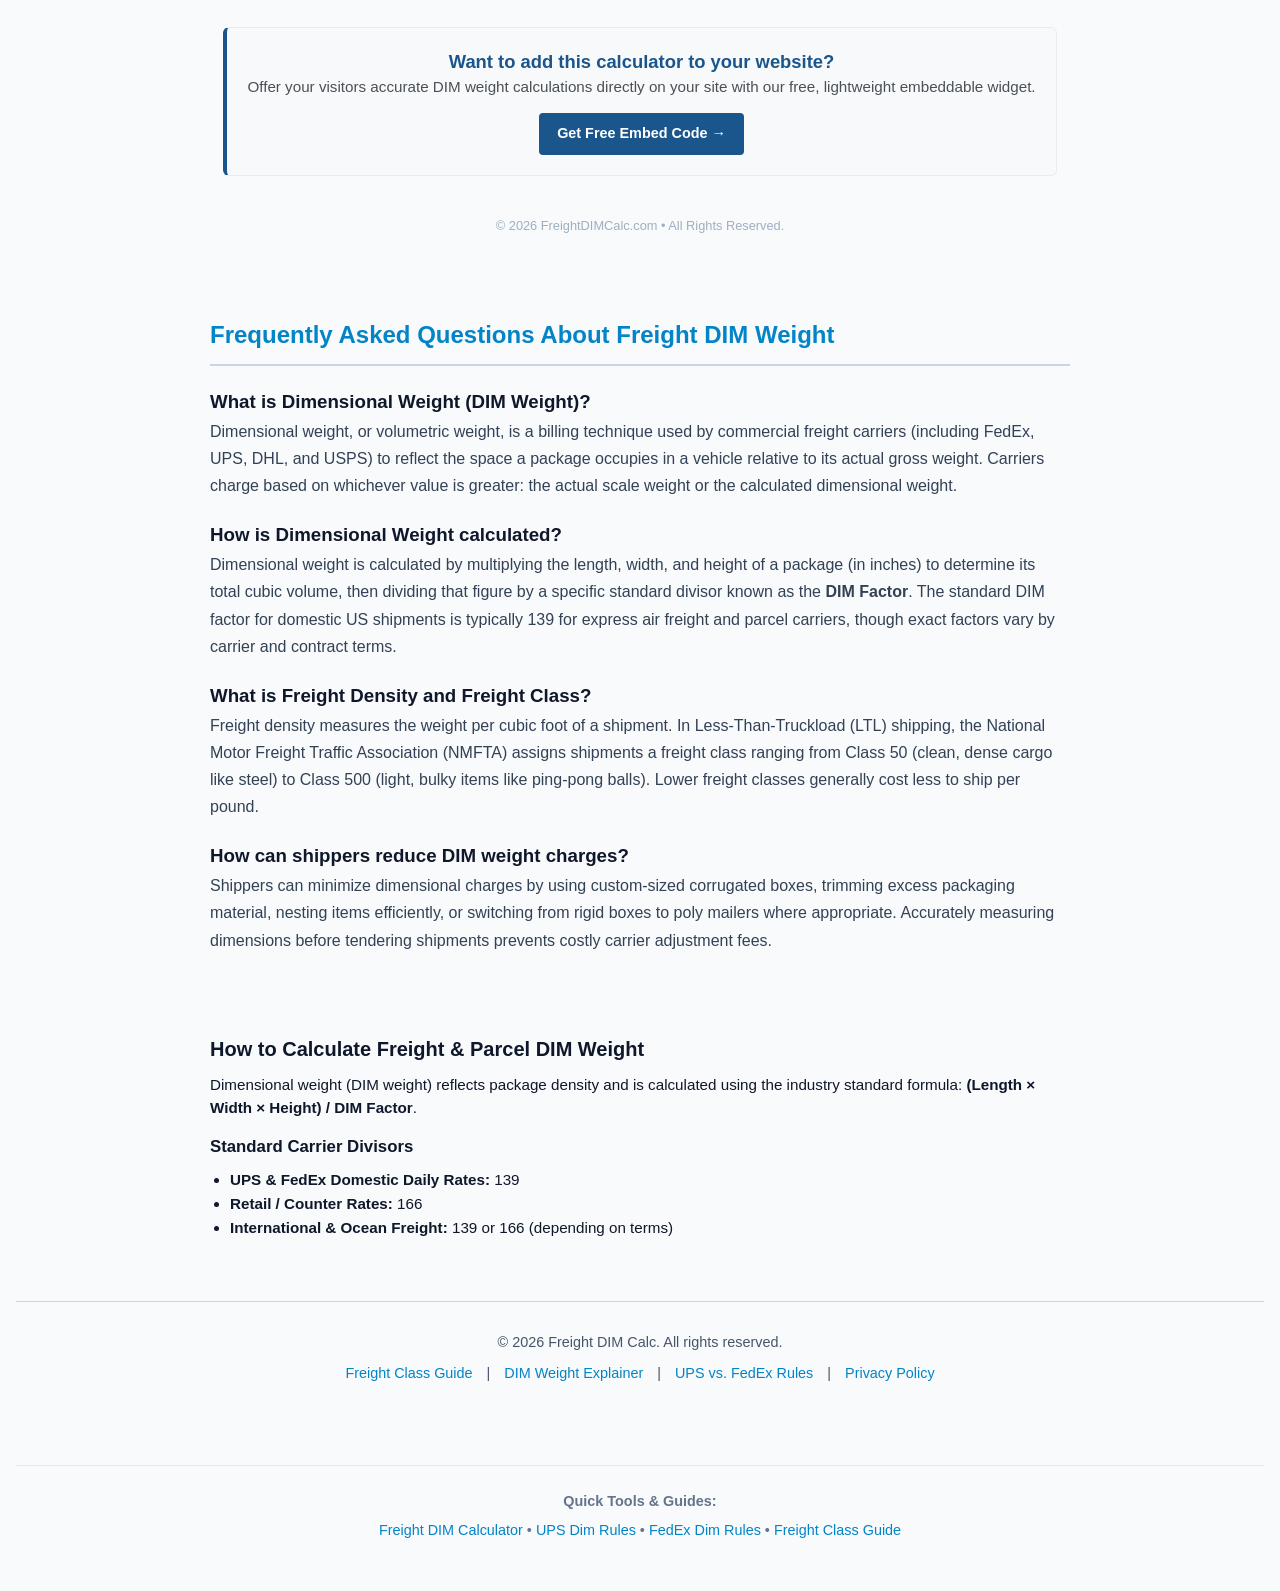
==== commit 2272e239: "Update index.html" ====
--- a/index.html
+++ b/index.html
@@ -15,7 +15,7 @@
 <body>
     <div class="container">
         <header>
-           <h1>UPS & FedEx Freight Dimensional Weight Calculator</h1>
+           <h1>Freight Dimensional Weight Calculator</h1>
 <p class="subtitle">
     Instantly calculate accurate dimensional weight, freight class, and density across major carriers.<br>
     Always up-to-date, and totally free (ad-supported, with NO sign-up of any kind.)
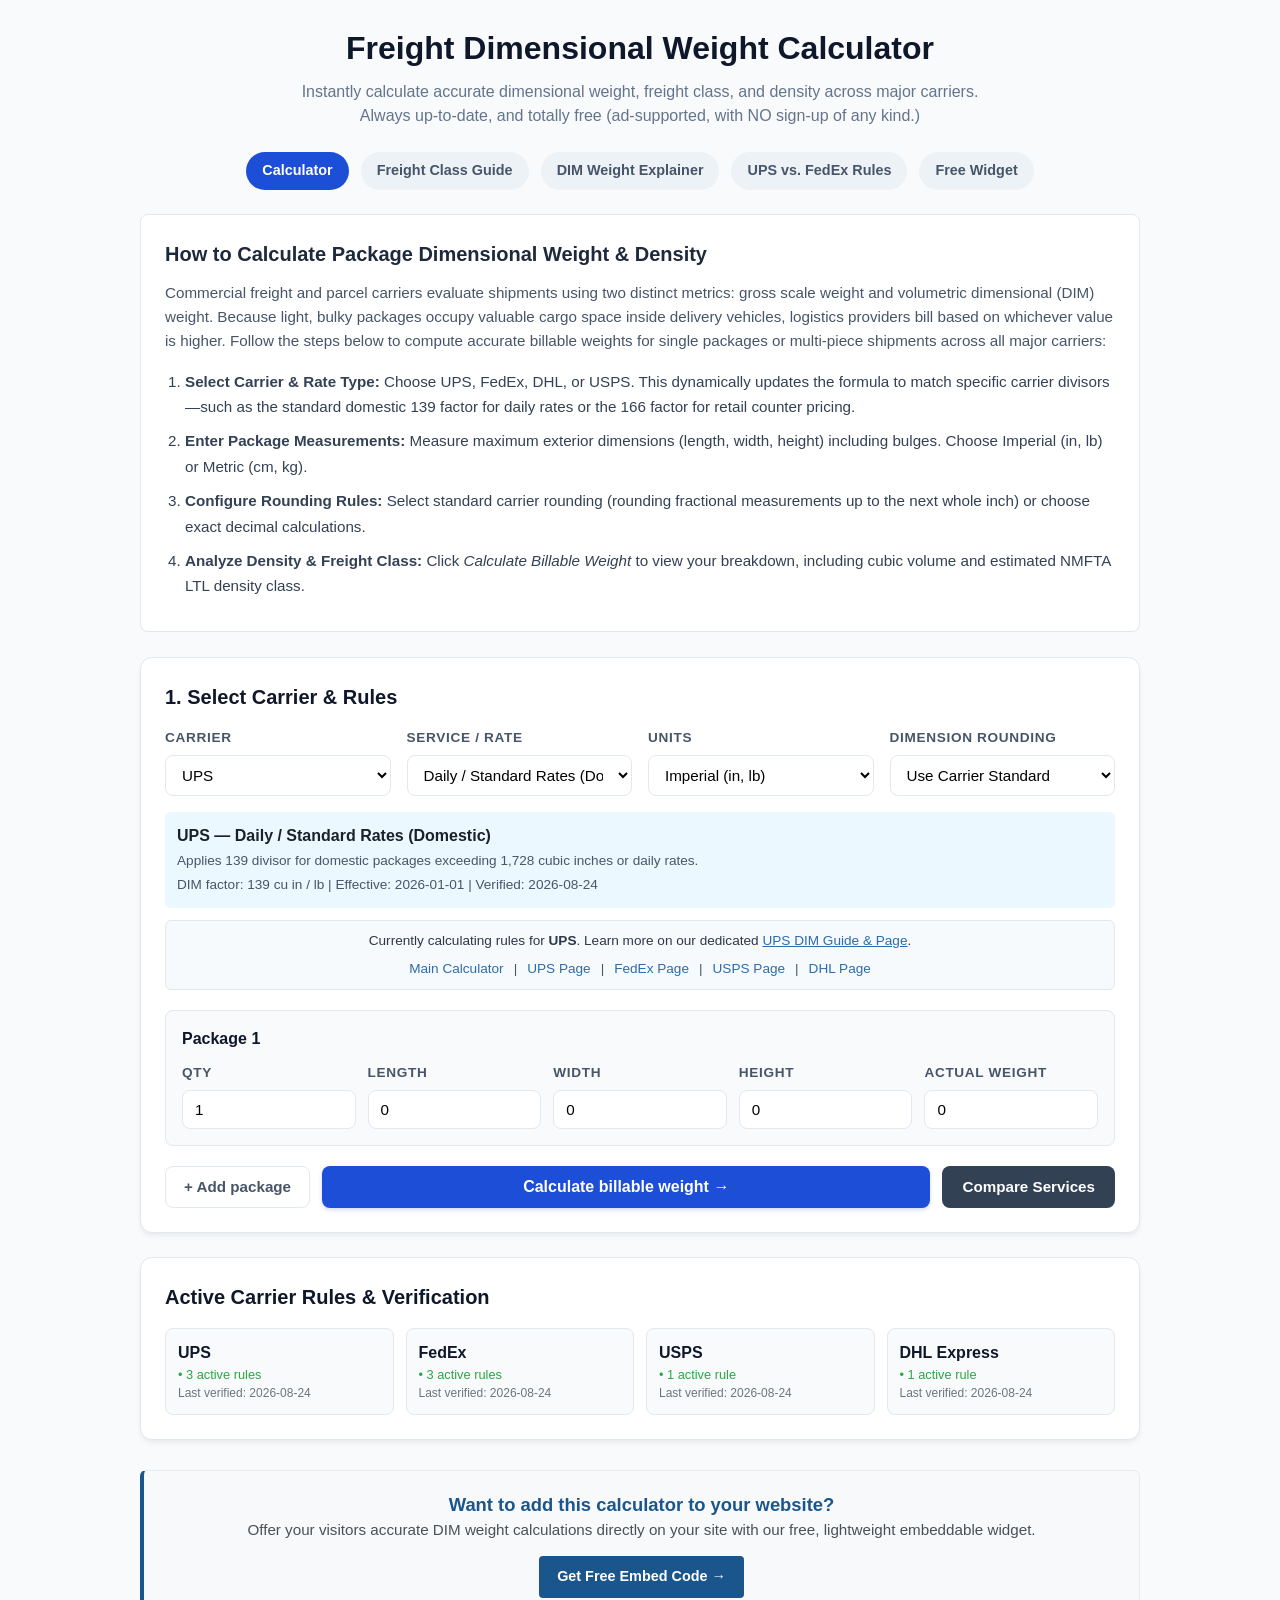
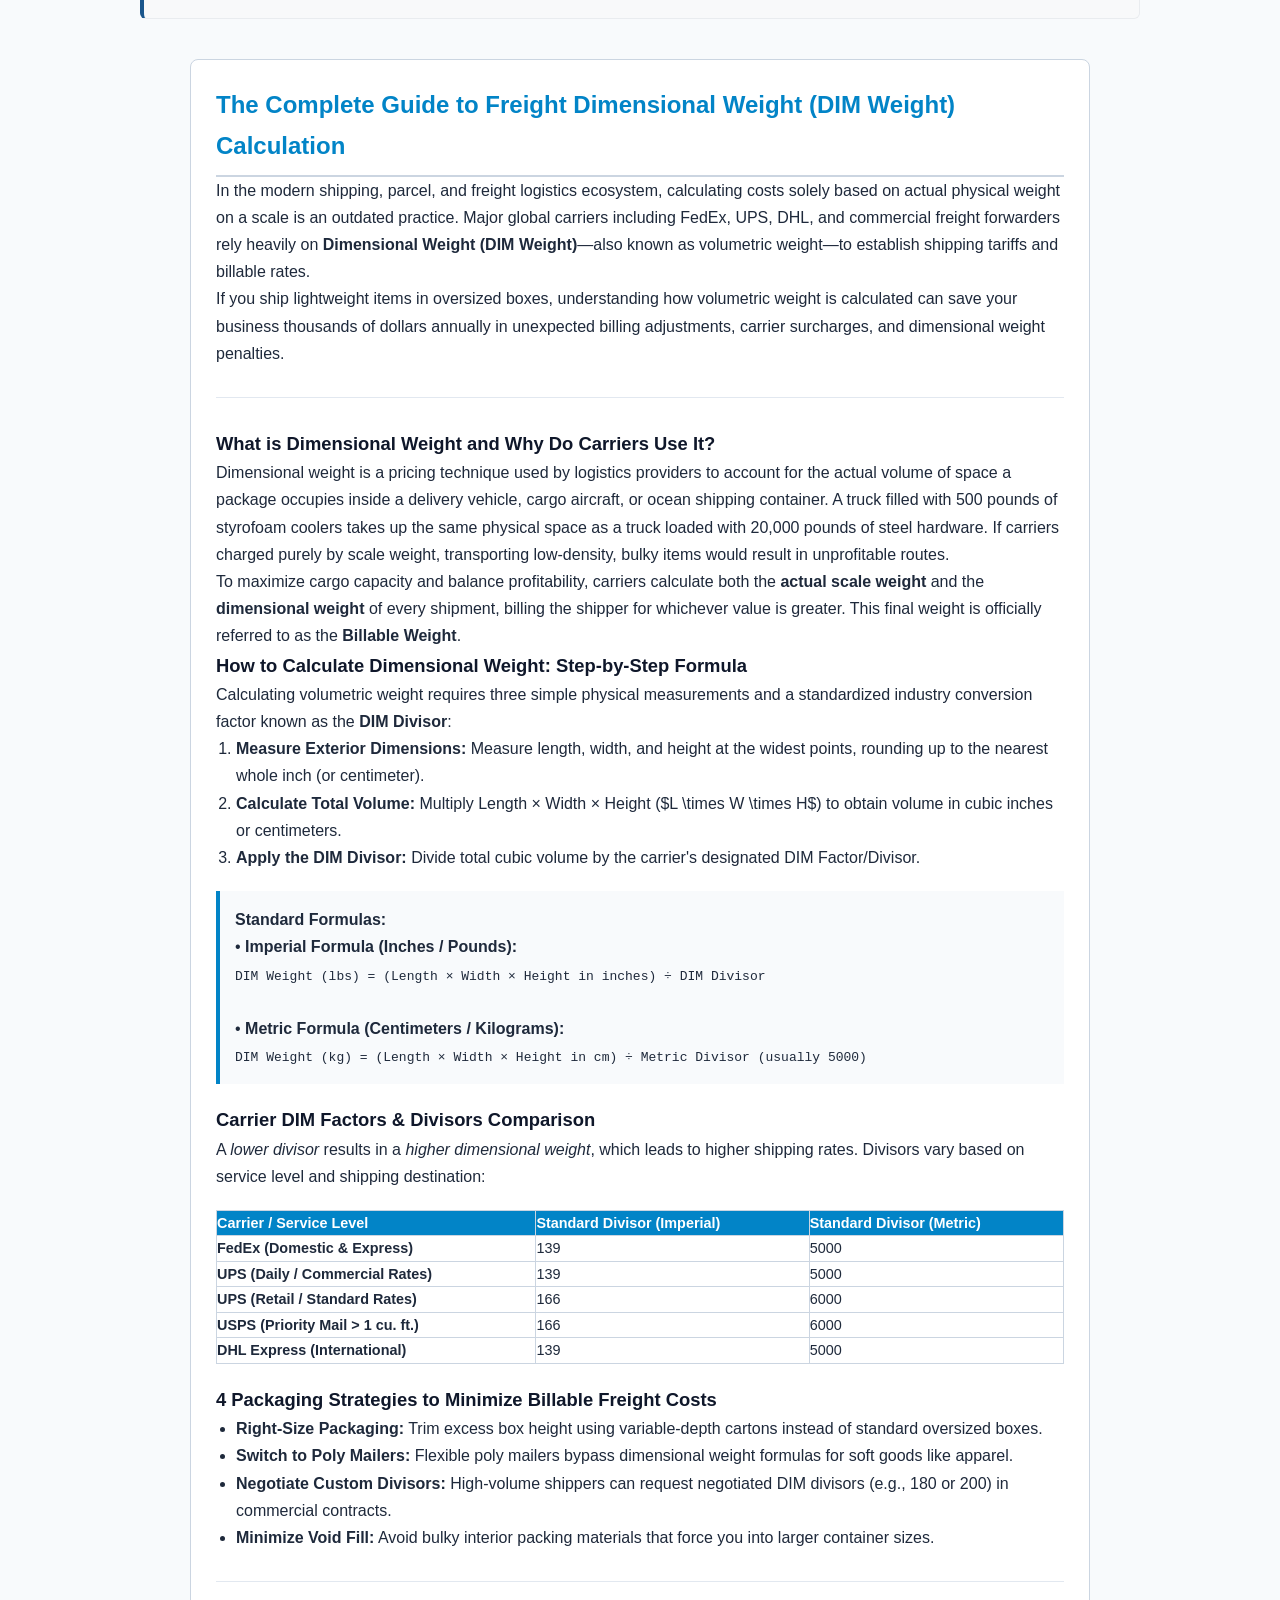
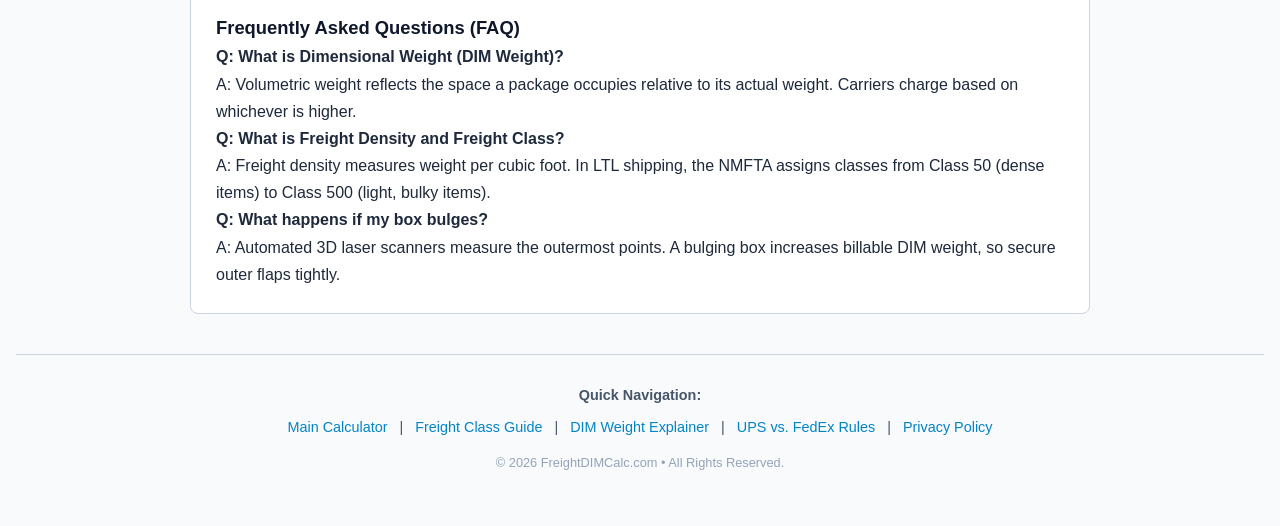
==== commit 6517d1a6: "Update index.html" ====
--- a/index.html
+++ b/index.html
@@ -5,7 +5,7 @@
     <meta name="viewport" content="width=device-width, initial-scale=1.0">
     
     <!-- SEO Title -->
-    <title>Freight & DIM Weight Calculator | UPS, FedEx & Density</title>
+    <title>Freight & DIM Weight Calculator | UPS, FedEx & Density Guide</title>
     
     <!-- SEO Meta Description -->
     <meta name="description" content="Instantly calculate accurate dimensional weight, freight class, and density across major carriers. Always up-to-date and 100% free with no sign-up.">
@@ -15,11 +15,11 @@
 <body>
     <div class="container">
         <header>
-           <h1>Freight Dimensional Weight Calculator</h1>
-<p class="subtitle">
-    Instantly calculate accurate dimensional weight, freight class, and density across major carriers.<br>
-    Always up-to-date, and totally free (ad-supported, with NO sign-up of any kind.)
-</p>
+            <h1>Freight Dimensional Weight Calculator</h1>
+            <p class="subtitle">
+                Instantly calculate accurate dimensional weight, freight class, and density across major carriers.<br>
+                Always up-to-date, and totally free (ad-supported, with NO sign-up of any kind.)
+            </p>
         </header>
 
         <!-- Top Navigation Bar -->
@@ -30,28 +30,29 @@
             <a href="ups-vs-fedex-dim.html" class="nav-link">UPS vs. FedEx Rules</a>
             <a href="embed-widget.html" class="nav-link">Free Widget</a>
         </nav>
-<!-- Instructional Content Block for AdSense Approval -->
-<section style="background-color: #ffffff; padding: 24px; border-radius: 8px; border: 1px solid #e2e8f0; margin-bottom: 25px;">
-    <h2 style="font-size: 1.25rem; color: #1e293b; margin-bottom: 12px; font-weight: 600;">How to Calculate Package Dimensional Weight & Density</h2>
-    <p style="color: #475569; font-size: 0.95rem; line-height: 1.6; margin-bottom: 15px;">
-        Commercial freight and parcel carriers evaluate shipments using two distinct metrics: gross scale weight and volumetric dimensional (DIM) weight. Because light, bulky packages occupy valuable cargo space inside delivery vehicles, logistics providers bill based on whichever value is higher. Follow the steps below to compute accurate billable weights for single packages or multi-piece shipments across all major carriers:
-    </p>
-    <ol style="padding-left: 20px; color: #334155; line-height: 1.7; font-size: 0.95rem;">
-        <li style="margin-bottom: 8px;">
-            <strong>Select Carrier & Account Rate Type:</strong> Choose UPS, FedEx, DHL, or USPS from the dropdown menu. This dynamically updates the calculation formula to match specific carrier divisors—such as the standard domestic 139 factor for daily rates, the 166 factor for retail counter pricing, or international express standards.
-        </li>
-        <li style="margin-bottom: 8px;">
-            <strong>Enter Package Measurements:</strong> Measure the maximum exterior dimensions (length, width, and height) of your container, including any bulges or handles. Select your preferred measurement unit system: Imperial (inches and pounds) or Metric (centimeters and kilograms).
-        </li>
-        <li style="margin-bottom: 8px;">
-            <strong>Configure Rounding Rules:</strong> Select standard carrier rounding (which automatically rounds fractional measurements up to the next whole inch prior to multiplying) or choose exact decimal calculations to review raw mathematical totals.
-        </li>
-        <li style="margin-bottom: 8px;">
-            <strong>Analyze Density & Freight Class Results:</strong> Click <em>Calculate Billable Weight</em> to view your complete breakdown. The tool instantly flags whether actual or dimensional weight will dictate your shipping costs, calculates total cubic feet volume, and determines your estimated National Motor Freight Traffic Association (NMFTA) LTL density class.
-        </li>
-    </ol>
-
-</section>
+
+        <!-- How-To Instructional Block -->
+        <section style="background-color: #ffffff; padding: 24px; border-radius: 8px; border: 1px solid #e2e8f0; margin-bottom: 25px;">
+            <h2 style="font-size: 1.25rem; color: #1e293b; margin-bottom: 12px; font-weight: 600;">How to Calculate Package Dimensional Weight & Density</h2>
+            <p style="color: #475569; font-size: 0.95rem; line-height: 1.6; margin-bottom: 15px;">
+                Commercial freight and parcel carriers evaluate shipments using two distinct metrics: gross scale weight and volumetric dimensional (DIM) weight. Because light, bulky packages occupy valuable cargo space inside delivery vehicles, logistics providers bill based on whichever value is higher. Follow the steps below to compute accurate billable weights for single packages or multi-piece shipments across all major carriers:
+            </p>
+            <ol style="padding-left: 20px; color: #334155; line-height: 1.7; font-size: 0.95rem;">
+                <li style="margin-bottom: 8px;">
+                    <strong>Select Carrier & Rate Type:</strong> Choose UPS, FedEx, DHL, or USPS. This dynamically updates the formula to match specific carrier divisors—such as the standard domestic 139 factor for daily rates or the 166 factor for retail counter pricing.
+                </li>
+                <li style="margin-bottom: 8px;">
+                    <strong>Enter Package Measurements:</strong> Measure maximum exterior dimensions (length, width, height) including bulges. Choose Imperial (in, lb) or Metric (cm, kg).
+                </li>
+                <li style="margin-bottom: 8px;">
+                    <strong>Configure Rounding Rules:</strong> Select standard carrier rounding (rounding fractional measurements up to the next whole inch) or choose exact decimal calculations.
+                </li>
+                <li style="margin-bottom: 8px;">
+                    <strong>Analyze Density & Freight Class:</strong> Click <em>Calculate Billable Weight</em> to view your breakdown, including cubic volume and estimated NMFTA LTL density class.
+                </li>
+            </ol>
+        </section>
+
         <!-- Step 1: Carrier & Rule Selection -->
         <div class="card">
             <h2>1. Select Carrier & Rules</h2>
@@ -80,37 +81,27 @@
                     </select>
                 </div>
             </div>
-            <div id="rule-info" class="info-box">
+
+            <div id="rule-info" class="rule-info-box" style="background-color: #ebf8ff; padding: 12px; border-radius: 6px; margin-top: 15px;">
                 Loading rule info...
             </div>
-        </div>
-<!-- Inside Section 1 Card -->
-<div id="rule-info" class="rule-info-box" style="background-color: #ebf8ff; padding: 12px; border-radius: 6px;">
-    <!-- Carrier rules load here -->
-</div>
-
-<!-- Combined Dynamic Notice & Carrier Links -->
-<div style="margin-top: 12px; padding: 10px; background: #f7fafc; border: 1px solid #e2e8f0; border-radius: 6px; text-align: center; font-size: 0.85rem;">
-    <!-- Dynamic Line -->
-    <div id="dynamic-carrier-footer" style="margin-bottom: 8px; font-weight: 500; color: #2d3748;">
-        <!-- Javascript populates dynamic carrier link here -->
-    </div>
-    
-    <!-- Permanent Nav Links -->
-    <div style="display: flex; flex-wrap: wrap; justify-content: center; gap: 10px; color: #4a5568;">
-        <a href="index.html" style="color: #2b6cb0; text-decoration: none;">Main Calculator</a> | 
-        <a href="ups-dim-calculator.html" style="color: #2b6cb0; text-decoration: none;">UPS Page</a> | 
-        <a href="fedex-dim-calculator.html" style="color: #2b6cb0; text-decoration: none;">FedEx Page</a> | 
-        <a href="usps-dim-calculator.html" style="color: #2b6cb0; text-decoration: none;">USPS Page</a> | 
-        <a href="dhl-dim-calculator.html" style="color: #2b6cb0; text-decoration: none;">DHL Page</a>
-    </div>
-</div>
-
-            <div id="package-rows">
+
+            <div style="margin-top: 12px; padding: 10px; background: #f7fafc; border: 1px solid #e2e8f0; border-radius: 6px; text-align: center; font-size: 0.85rem;">
+                <div id="dynamic-carrier-footer" style="margin-bottom: 8px; font-weight: 500; color: #2d3748;"></div>
+                <div style="display: flex; flex-wrap: wrap; justify-content: center; gap: 10px; color: #4a5568;">
+                    <a href="index.html" style="color: #2b6cb0; text-decoration: none;">Main Calculator</a> | 
+                    <a href="ups-dim-calculator.html" style="color: #2b6cb0; text-decoration: none;">UPS Page</a> | 
+                    <a href="fedex-dim-calculator.html" style="color: #2b6cb0; text-decoration: none;">FedEx Page</a> | 
+                    <a href="usps-dim-calculator.html" style="color: #2b6cb0; text-decoration: none;">USPS Page</a> | 
+                    <a href="dhl-dim-calculator.html" style="color: #2b6cb0; text-decoration: none;">DHL Page</a>
+                </div>
+            </div>
+
+            <div id="package-rows" style="margin-top: 20px;">
                 <!-- Package rows injected dynamically via calculator.js -->
             </div>
 
-            <div class="button-group">
+            <div class="button-group" style="margin-top: 20px;">
                 <button type="button" class="btn-secondary" onclick="addPackageRow()">+ Add package</button>
                 <button type="button" class="btn-primary" onclick="calculate()">Calculate billable weight &rarr;</button>
                 <button type="button" class="btn-dark" onclick="compareServices()">Compare Services</button>
@@ -174,94 +165,130 @@
             <h2>Active Carrier Rules & Verification</h2>
             <div class="status-grid" id="status-list"></div>
         </div>
+
+        <!-- Widget Promotion Banner -->
+        <div style="background-color: #f8f9fa; border: 1px solid #e9ecef; border-left: 4px solid #1a568c; padding: 20px; border-radius: 6px; margin: 30px 0; text-align: center;">
+            <h3 style="margin-top: 0; color: #1a568c; font-size: 1.15rem;">Want to add this calculator to your website?</h3>
+            <p style="margin-bottom: 15px; color: #495057; font-size: 0.95rem;">
+                Offer your visitors accurate DIM weight calculations directly on your site with our free, lightweight embeddable widget.
+            </p>
+            <a href="embed-widget.html" style="background-color: #1a568c; color: white; padding: 10px 18px; text-decoration: none; border-radius: 4px; font-weight: bold; font-size: 0.9rem; display: inline-block;">
+                Get Free Embed Code →
+            </a>
+        </div>
     </div>
-<!-- Dynamic Carrier Info Footer -->
-<footer style="margin-top: 40px; padding: 20px 0; border-top: 1px solid #e2e8f0; text-align: center; font-size: 0.9rem; color: #4a5568;">
-    <div id="dynamic-carrier-footer" style="margin-bottom: 12px; font-weight: 500;">
-        <!-- Javascript populates this dynamically -->
-    </div>
-    <div style="max-width: 1000px; margin: 0 auto; display: flex; flex-wrap: wrap; justify-content: center; gap: 15px; font-size: 0.85rem;">
-        <a href="index.html" style="color: #2b6cb0; text-decoration: none;">Main Calculator</a> | 
-        <a href="ups-dim-calculator.html" style="color: #2b6cb0; text-decoration: none;">UPS Page</a> | 
-        <a href="fedex-dim-calculator.html" style="color: #2b6cb0; text-decoration: none;">FedEx Page</a> | 
-        <a href="usps-dim-calculator.html" style="color: #2b6cb0; text-decoration: none;">USPS Page</a> | 
-        <a href="dhl-dim-calculator.html" style="color: #2b6cb0; text-decoration: none;">DHL Page</a>
-        <!-- Widget Promotion Banner -->
-<div style="background-color: #f8f9fa; border: 1px solid #e9ecef; border-left: 4px solid #1a568c; padding: 20px; border-radius: 6px; margin: 30px 0; text-align: center;">
-    <h3 style="margin-top: 0; color: #1a568c; font-size: 1.15rem;">Want to add this calculator to your website?</h3>
-    <p style="margin-bottom: 15px; color: #495057; font-size: 0.95rem;">
-        Offer your visitors accurate DIM weight calculations directly on your site with our free, lightweight embeddable widget.
-    </p>
-    <a href="embed-widget.html" style="background-color: #1a568c; color: white; padding: 10px 18px; text-decoration: none; border-radius: 4px; font-weight: bold; font-size: 0.9rem; display: inline-block;">
-        Get Free Embed Code →
-    </a>
-</div>
-    </div>
-    <p style="margin-top: 10px; font-size: 0.8rem; color: #a0aec0;">&copy; 2026 FreightDIMCalc.com &bull; All Rights Reserved.</p>
-</footer>
+
+    <!-- Comprehensive Industry Guide Section (Fixes "Low Value Content") -->
+    <section class="freight-guide-container" style="max-width: 900px; margin: 40px auto; padding: 25px; background: #ffffff; border: 1px solid #cbd5e1; border-radius: 8px; line-height: 1.7; color: #1e293b;">
+        
+        <h2 style="color: #0284c7; border-bottom: 2px solid #cbd5e1; padding-bottom: 8px;">The Complete Guide to Freight Dimensional Weight (DIM Weight) Calculation</h2>
+        
+        <p>In the modern shipping, parcel, and freight logistics ecosystem, calculating costs solely based on actual physical weight on a scale is an outdated practice. Major global carriers including FedEx, UPS, DHL, and commercial freight forwarders rely heavily on <strong>Dimensional Weight (DIM Weight)</strong>—also known as volumetric weight—to establish shipping tariffs and billable rates.</p>
+        
+        <p>If you ship lightweight items in oversized boxes, understanding how volumetric weight is calculated can save your business thousands of dollars annually in unexpected billing adjustments, carrier surcharges, and dimensional weight penalties.</p>
+
+        <hr style="margin: 30px 0; border: none; border-top: 1px solid #e2e8f0;">
+
+        <h3 style="color: #0f172a; font-size: 1.15rem; font-weight: 700;">What is Dimensional Weight and Why Do Carriers Use It?</h3>
+        <p>Dimensional weight is a pricing technique used by logistics providers to account for the actual volume of space a package occupies inside a delivery vehicle, cargo aircraft, or ocean shipping container. A truck filled with 500 pounds of styrofoam coolers takes up the same physical space as a truck loaded with 20,000 pounds of steel hardware. If carriers charged purely by scale weight, transporting low-density, bulky items would result in unprofitable routes.</p>
+        
+        <p>To maximize cargo capacity and balance profitability, carriers calculate both the <strong>actual scale weight</strong> and the <strong>dimensional weight</strong> of every shipment, billing the shipper for whichever value is greater. This final weight is officially referred to as the <strong>Billable Weight</strong>.</p>
+
+        <h3 style="color: #0f172a; font-size: 1.15rem; font-weight: 700;">How to Calculate Dimensional Weight: Step-by-Step Formula</h3>
+        <p>Calculating volumetric weight requires three simple physical measurements and a standardized industry conversion factor known as the <strong>DIM Divisor</strong>:</p>
+
+        <ol style="padding-left: 20px; margin-bottom: 15px;">
+            <li><strong>Measure Exterior Dimensions:</strong> Measure length, width, and height at the widest points, rounding up to the nearest whole inch (or centimeter).</li>
+            <li><strong>Calculate Total Volume:</strong> Multiply Length × Width × Height ($L \times W \times H$) to obtain volume in cubic inches or centimeters.</li>
+            <li><strong>Apply the DIM Divisor:</strong> Divide total cubic volume by the carrier's designated DIM Factor/Divisor.</li>
+        </ol>
+
+        <div style="background-color: #f8fafc; padding: 15px; border-left: 4px solid #0284c7; margin: 20px 0; color: #1e293b;">
+            <strong>Standard Formulas:</strong><br>
+            • <strong>Imperial Formula (Inches / Pounds):</strong><br>
+            <code>DIM Weight (lbs) = (Length × Width × Height in inches) ÷ DIM Divisor</code><br><br>
+            • <strong>Metric Formula (Centimeters / Kilograms):</strong><br>
+            <code>DIM Weight (kg) = (Length × Width × Height in cm) ÷ Metric Divisor (usually 5000)</code>
+        </div>
+
+        <h3 style="color: #0f172a; font-size: 1.15rem; font-weight: 700;">Carrier DIM Factors & Divisors Comparison</h3>
+        <p>A <em>lower divisor</em> results in a <em>higher dimensional weight</em>, which leads to higher shipping rates. Divisors vary based on service level and shipping destination:</p>
+
+        <div style="overflow-x: auto;">
+            <table border="1" cellpadding="8" cellspacing="0" style="width:100%; border-collapse: collapse; margin: 20px 0; border-color: #cbd5e1; font-size: 0.9rem;">
+                <thead>
+                    <tr style="background-color: #0284c7; color: white; text-align: left;">
+                        <th>Carrier / Service Level</th>
+                        <th>Standard Divisor (Imperial)</th>
+                        <th>Standard Divisor (Metric)</th>
+                    </tr>
+                </thead>
+                <tbody>
+                    <tr>
+                        <td><strong>FedEx (Domestic & Express)</strong></td>
+                        <td>139</td>
+                        <td>5000</td>
+                    </tr>
+                    <tr>
+                        <td><strong>UPS (Daily / Commercial Rates)</strong></td>
+                        <td>139</td>
+                        <td>5000</td>
+                    </tr>
+                    <tr>
+                        <td><strong>UPS (Retail / Standard Rates)</strong></td>
+                        <td>166</td>
+                        <td>6000</td>
+                    </tr>
+                    <tr>
+                        <td><strong>USPS (Priority Mail > 1 cu. ft.)</strong></td>
+                        <td>166</td>
+                        <td>6000</td>
+                    </tr>
+                    <tr>
+                        <td><strong>DHL Express (International)</strong></td>
+                        <td>139</td>
+                        <td>5000</td>
+                    </tr>
+                </tbody>
+            </table>
+        </div>
+
+        <h3 style="color: #0f172a; font-size: 1.15rem; font-weight: 700;">4 Packaging Strategies to Minimize Billable Freight Costs</h3>
+        <ul style="padding-left: 20px; line-height: 1.7;">
+            <li><strong>Right-Size Packaging:</strong> Trim excess box height using variable-depth cartons instead of standard oversized boxes.</li>
+            <li><strong>Switch to Poly Mailers:</strong> Flexible poly mailers bypass dimensional weight formulas for soft goods like apparel.</li>
+            <li><strong>Negotiate Custom Divisors:</strong> High-volume shippers can request negotiated DIM divisors (e.g., 180 or 200) in commercial contracts.</li>
+            <li><strong>Minimize Void Fill:</strong> Avoid bulky interior packing materials that force you into larger container sizes.</li>
+        </ul>
+
+        <hr style="margin: 30px 0; border: none; border-top: 1px solid #e2e8f0;">
+
+        <h3 style="color: #0f172a; font-size: 1.15rem; font-weight: 700;">Frequently Asked Questions (FAQ)</h3>
+        
+        <p><strong>Q: What is Dimensional Weight (DIM Weight)?</strong><br>
+        A: Volumetric weight reflects the space a package occupies relative to its actual weight. Carriers charge based on whichever is higher.</p>
+
+        <p><strong>Q: What is Freight Density and Freight Class?</strong><br>
+        A: Freight density measures weight per cubic foot. In LTL shipping, the NMFTA assigns classes from Class 50 (dense items) to Class 500 (light, bulky items).</p>
+
+        <p><strong>Q: What happens if my box bulges?</strong><br>
+        A: Automated 3D laser scanners measure the outermost points. A bulging box increases billable DIM weight, so secure outer flaps tightly.</p>
+    </section>
+
+    <!-- Unified Footer with Compliance Links -->
+    <footer style="text-align: center; padding: 30px 10px; border-top: 1px solid #cbd5e1; margin-top: 40px; color: #475569; font-size: 0.9rem;">
+        <p><strong>Quick Navigation:</strong></p>
+        <p style="margin: 10px 0;">
+            <a href="index.html" style="color: #0284c7; text-decoration: none; margin: 0 8px;">Main Calculator</a> | 
+            <a href="freight-class-guide.html" style="color: #0284c7; text-decoration: none; margin: 0 8px;">Freight Class Guide</a> |
+            <a href="dim-weight-explainer.html" style="color: #0284c7; text-decoration: none; margin: 0 8px;">DIM Weight Explainer</a> |
+            <a href="ups-vs-fedex-dim.html" style="color: #0284c7; text-decoration: none; margin: 0 8px;">UPS vs. FedEx Rules</a> |
+            <a href="privacy.html" style="color: #0284c7; text-decoration: none; margin: 0 8px;">Privacy Policy</a>
+        </p>
+        <p style="margin-top: 15px; font-size: 0.8rem; color: #94a3b8;">&copy; 2026 FreightDIMCalc.com &bull; All Rights Reserved.</p>
+    </footer>
 
     <script src="carrier-rules.js"></script>
     <script src="calculator.js"></script>
-   <!-- REPLACE PREVIOUS FAQ & FOOTER WITH THIS HIGH-CONTRAST VERSION -->
-    <section style="max-width: 900px; margin: 40px auto; padding: 20px; color: #1e293b; line-height: 1.7;">
-        <h2 style="color: #0284c7; border-bottom: 2px solid #cbd5e1; padding-bottom: 8px;">Frequently Asked Questions About Freight DIM Weight</h2>
-        
-        <article style="margin-top: 20px;">
-            <h3 style="color: #0f172a; font-weight: 700;">What is Dimensional Weight (DIM Weight)?</h3>
-            <p style="color: #334155;">Dimensional weight, or volumetric weight, is a billing technique used by commercial freight carriers (including FedEx, UPS, DHL, and USPS) to reflect the space a package occupies in a vehicle relative to its actual gross weight. Carriers charge based on whichever value is greater: the actual scale weight or the calculated dimensional weight.</p>
-        </article>
-
-        <article style="margin-top: 20px;">
-            <h3 style="color: #0f172a; font-weight: 700;">How is Dimensional Weight calculated?</h3>
-            <p style="color: #334155;">Dimensional weight is calculated by multiplying the length, width, and height of a package (in inches) to determine its total cubic volume, then dividing that figure by a specific standard divisor known as the <strong>DIM Factor</strong>. The standard DIM factor for domestic US shipments is typically 139 for express air freight and parcel carriers, though exact factors vary by carrier and contract terms.</p>
-        </article>
-
-        <article style="margin-top: 20px;">
-            <h3 style="color: #0f172a; font-weight: 700;">What is Freight Density and Freight Class?</h3>
-            <p style="color: #334155;">Freight density measures the weight per cubic foot of a shipment. In Less-Than-Truckload (LTL) shipping, the National Motor Freight Traffic Association (NMFTA) assigns shipments a freight class ranging from Class 50 (clean, dense cargo like steel) to Class 500 (light, bulky items like ping-pong balls). Lower freight classes generally cost less to ship per pound.</p>
-        </article>
-
-        <article style="margin-top: 20px;">
-            <h3 style="color: #0f172a; font-weight: 700;">How can shippers reduce DIM weight charges?</h3>
-            <p style="color: #334155;">Shippers can minimize dimensional charges by using custom-sized corrugated boxes, trimming excess packaging material, nesting items efficiently, or switching from rigid boxes to poly mailers where appropriate. Accurately measuring dimensions before tendering shipments prevents costly carrier adjustment fees.</p>
-        </article>
-    </section>
-<!-- Supporting Content Section for Search Engines -->
-<section class="seo-info-block" style="margin-top: 40px; padding: 20px; background-color: #f8fafc; border-radius: 8px; max-width: 900px; margin-left: auto; margin-right: auto; text-align: left;">
-    <h2 style="font-size: 1.25rem; font-weight: 600; margin-bottom: 10px;">How to Calculate Freight & Parcel DIM Weight</h2>
-    <p style="margin-bottom: 12px; font-size: 0.95rem; line-height: 1.5;">
-        Dimensional weight (DIM weight) reflects package density and is calculated using the industry standard formula: 
-        <strong>(Length × Width × Height) / DIM Factor</strong>.
-    </p>
-    
-    <h3 style="font-size: 1.05rem; font-weight: 600; margin-top: 15px; margin-bottom: 8px;">Standard Carrier Divisors</h3>
-    <ul style="padding-left: 20px; font-size: 0.95rem; line-height: 1.6;">
-        <li><strong>UPS & FedEx Domestic Daily Rates:</strong> 139</li>
-        <li><strong>Retail / Counter Rates:</strong> 166</li>
-        <li><strong>International & Ocean Freight:</strong> 139 or 166 (depending on terms)</li>
-    </ul>
-</section>
-    <!-- Standard Footer with Compliance Links -->
-    <footer style="text-align: center; padding: 30px 10px; border-top: 1px solid #cbd5e1; margin-top: 40px; color: #475569; font-size: 0.9rem;">
-        <p>&copy; 2026 Freight DIM Calc. All rights reserved.</p>
-        <p style="margin-top: 10px;">
-            <a href="freight-class-guide.html" style="color: #0284c7; text-decoration: none; margin: 0 10px;">Freight Class Guide</a> |
-            <a href="dim-weight-explainer.html" style="color: #0284c7; text-decoration: none; margin: 0 10px;">DIM Weight Explainer</a> |
-            <a href="ups-vs-fedex-dim.html" style="color: #0284c7; text-decoration: none; margin: 0 10px;">UPS vs. FedEx Rules</a> |
-            <a href="privacy.html" style="color: #0284c7; text-decoration: none; margin: 0 10px;">Privacy Policy</a>
-        </p>
-    </footer>
-<!-- SEO Internal Footer Links -->
-<footer style="margin-top: 50px; padding: 25px 15px; border-top: 1px solid #e2e8f0; text-align: center; font-size: 0.9rem; color: #64748b;">
-    <p style="margin-bottom: 8px;">
-        <strong>Quick Tools & Guides:</strong>
-    </p>
-    <p>
-        <a href="https://freightdimcalc.com/" style="color: #0284c7; text-decoration: none; font-weight: 500;">Freight DIM Calculator</a> &bull; 
-        <a href="https://freightdimcalc.com/#ups" style="color: #0284c7; text-decoration: none;">UPS Dim Rules</a> &bull; 
-        <a href="https://freightdimcalc.com/#fedex" style="color: #0284c7; text-decoration: none;">FedEx Dim Rules</a> &bull; 
-        <a href="https://freightdimcalc.com/#guide" style="color: #0284c7; text-decoration: none;">Freight Class Guide</a>
-    </p>
-</footer>
 </body>
 </html>
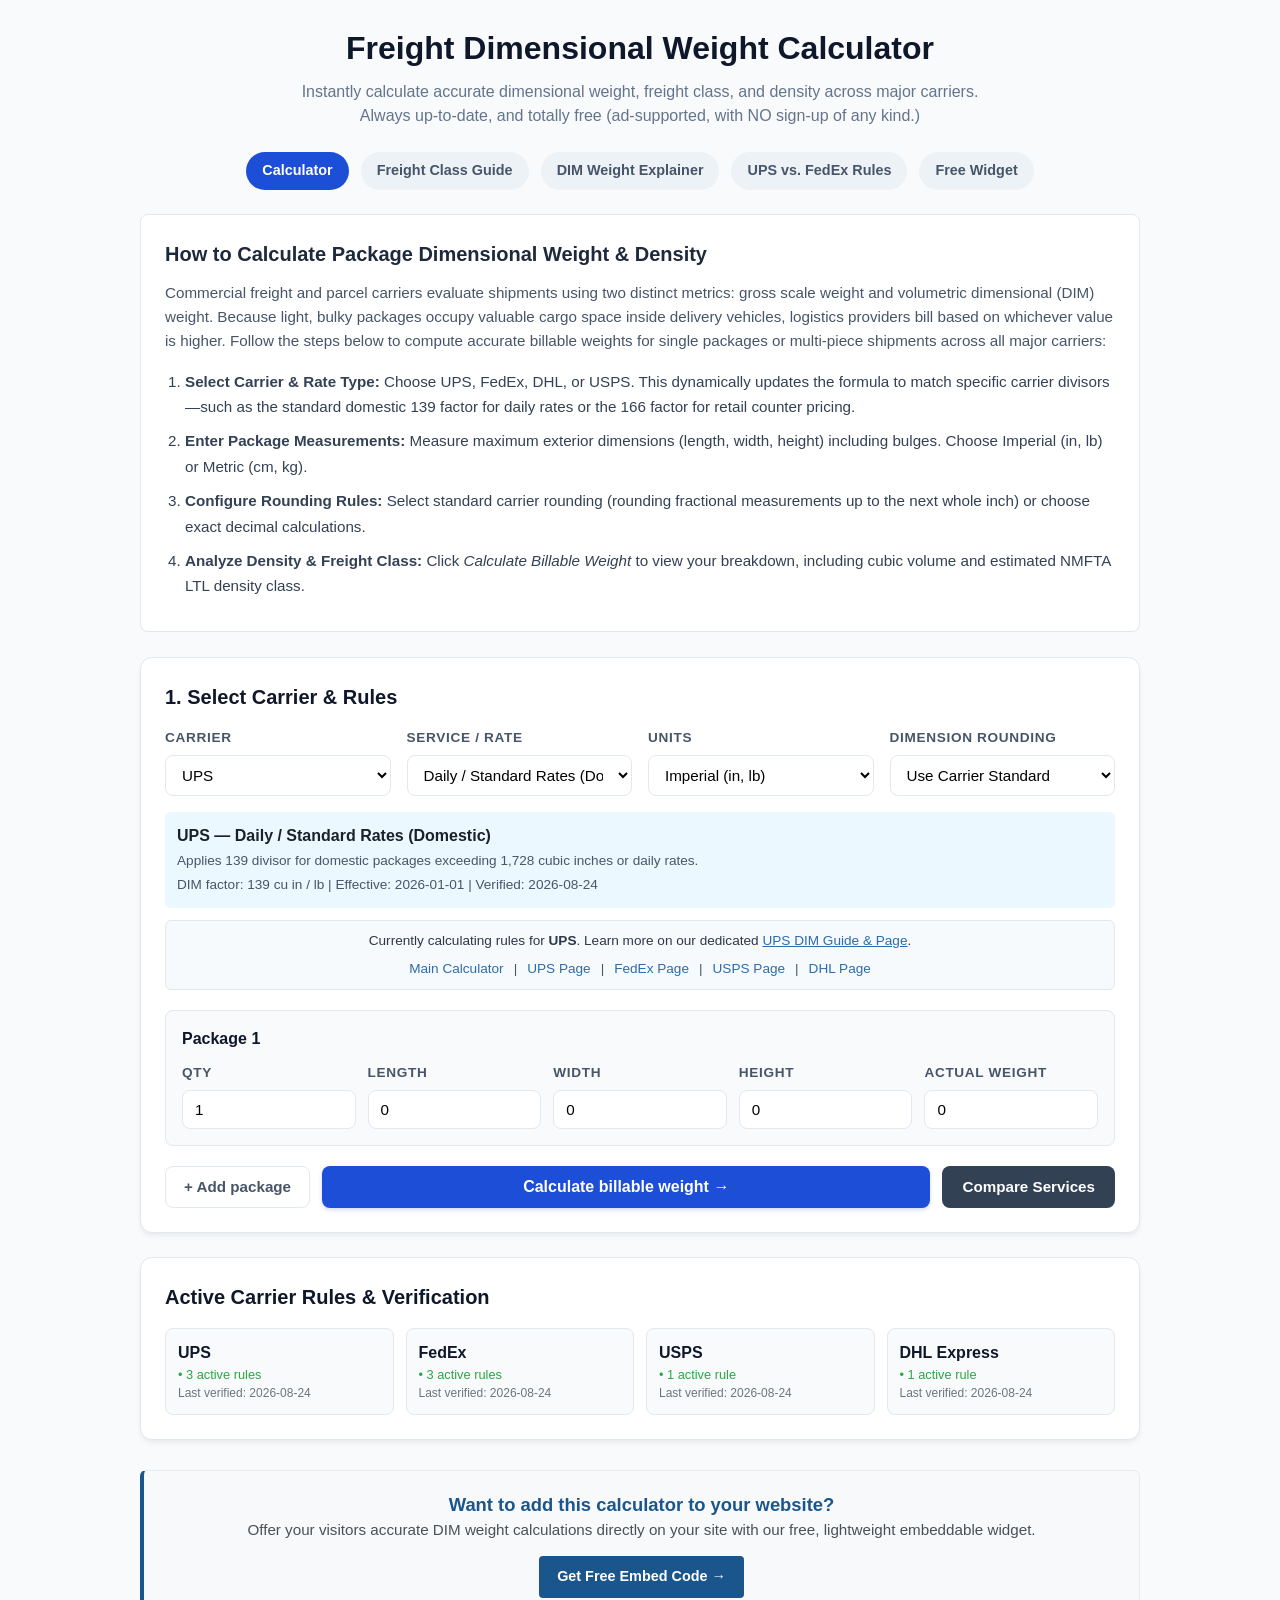
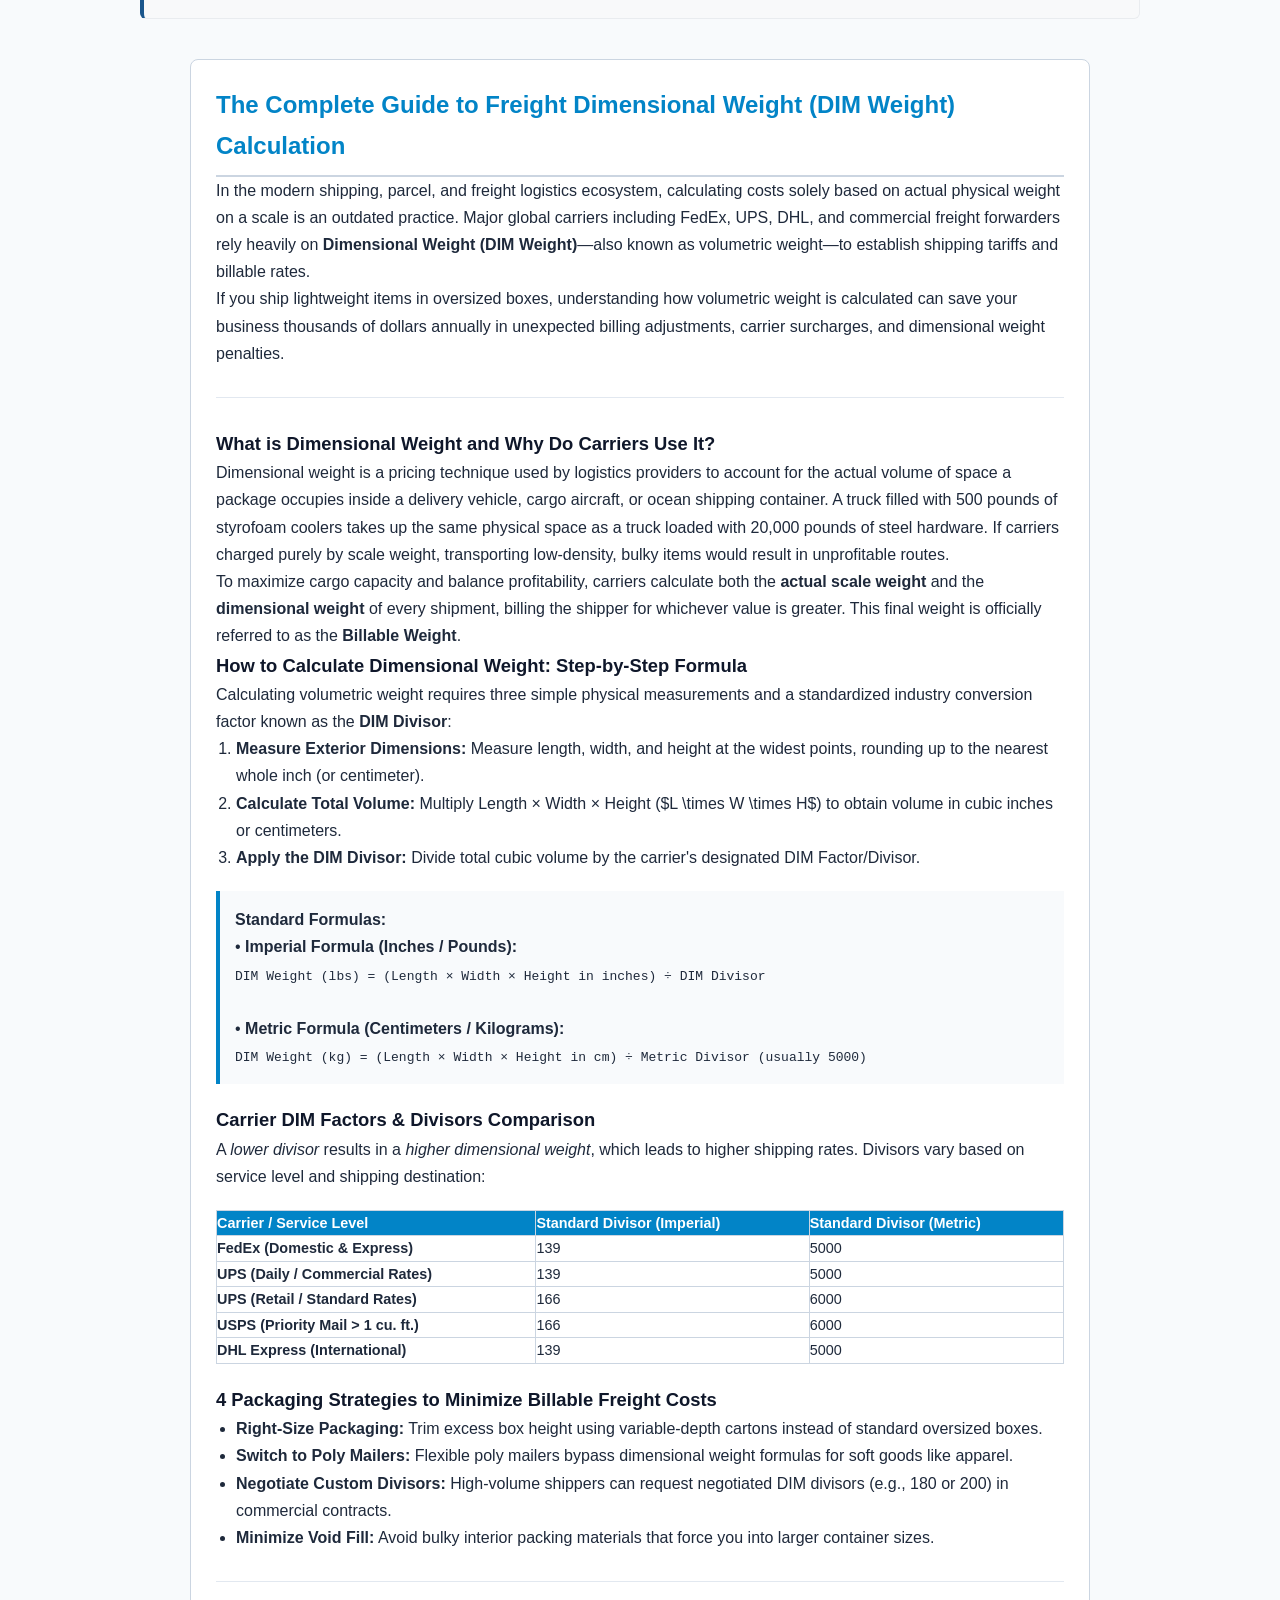
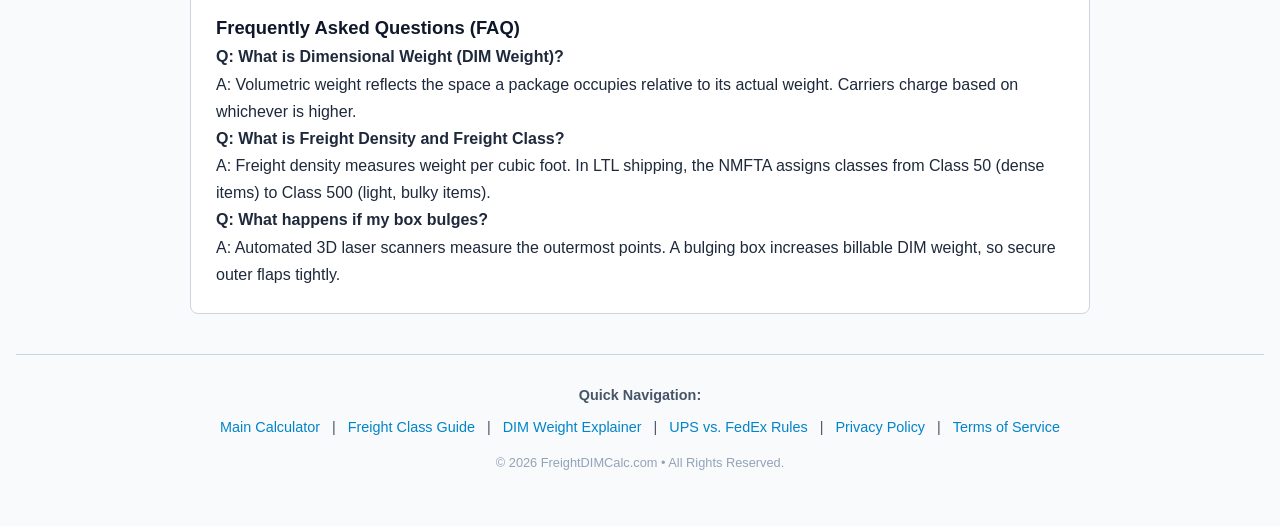
==== commit 0917e2f7: "Update index.html" ====
--- a/index.html
+++ b/index.html
@@ -277,16 +277,17 @@
 
     <!-- Unified Footer with Compliance Links -->
     <footer style="text-align: center; padding: 30px 10px; border-top: 1px solid #cbd5e1; margin-top: 40px; color: #475569; font-size: 0.9rem;">
-        <p><strong>Quick Navigation:</strong></p>
-        <p style="margin: 10px 0;">
-            <a href="index.html" style="color: #0284c7; text-decoration: none; margin: 0 8px;">Main Calculator</a> | 
-            <a href="freight-class-guide.html" style="color: #0284c7; text-decoration: none; margin: 0 8px;">Freight Class Guide</a> |
-            <a href="dim-weight-explainer.html" style="color: #0284c7; text-decoration: none; margin: 0 8px;">DIM Weight Explainer</a> |
-            <a href="ups-vs-fedex-dim.html" style="color: #0284c7; text-decoration: none; margin: 0 8px;">UPS vs. FedEx Rules</a> |
-            <a href="privacy.html" style="color: #0284c7; text-decoration: none; margin: 0 8px;">Privacy Policy</a>
-        </p>
-        <p style="margin-top: 15px; font-size: 0.8rem; color: #94a3b8;">&copy; 2026 FreightDIMCalc.com &bull; All Rights Reserved.</p>
-    </footer>
+    <p><strong>Quick Navigation:</strong></p>
+    <p style="margin: 10px 0;">
+        <a href="index.html" style="color: #0284c7; text-decoration: none; margin: 0 8px;">Main Calculator</a> | 
+        <a href="freight-class-guide.html" style="color: #0284c7; text-decoration: none; margin: 0 8px;">Freight Class Guide</a> |
+        <a href="dim-weight-explainer.html" style="color: #0284c7; text-decoration: none; margin: 0 8px;">DIM Weight Explainer</a> |
+        <a href="ups-vs-fedex-dim.html" style="color: #0284c7; text-decoration: none; margin: 0 8px;">UPS vs. FedEx Rules</a> |
+        <a href="privacy.html" style="color: #0284c7; text-decoration: none; margin: 0 8px;">Privacy Policy</a> |
+        <a href="terms.html" style="color: #0284c7; text-decoration: none; margin: 0 8px;">Terms of Service</a>
+    </p>
+    <p style="margin-top: 15px; font-size: 0.8rem; color: #94a3b8;">&copy; 2026 FreightDIMCalc.com &bull; All Rights Reserved.</p>
+</footer>
 
     <script src="carrier-rules.js"></script>
     <script src="calculator.js"></script>
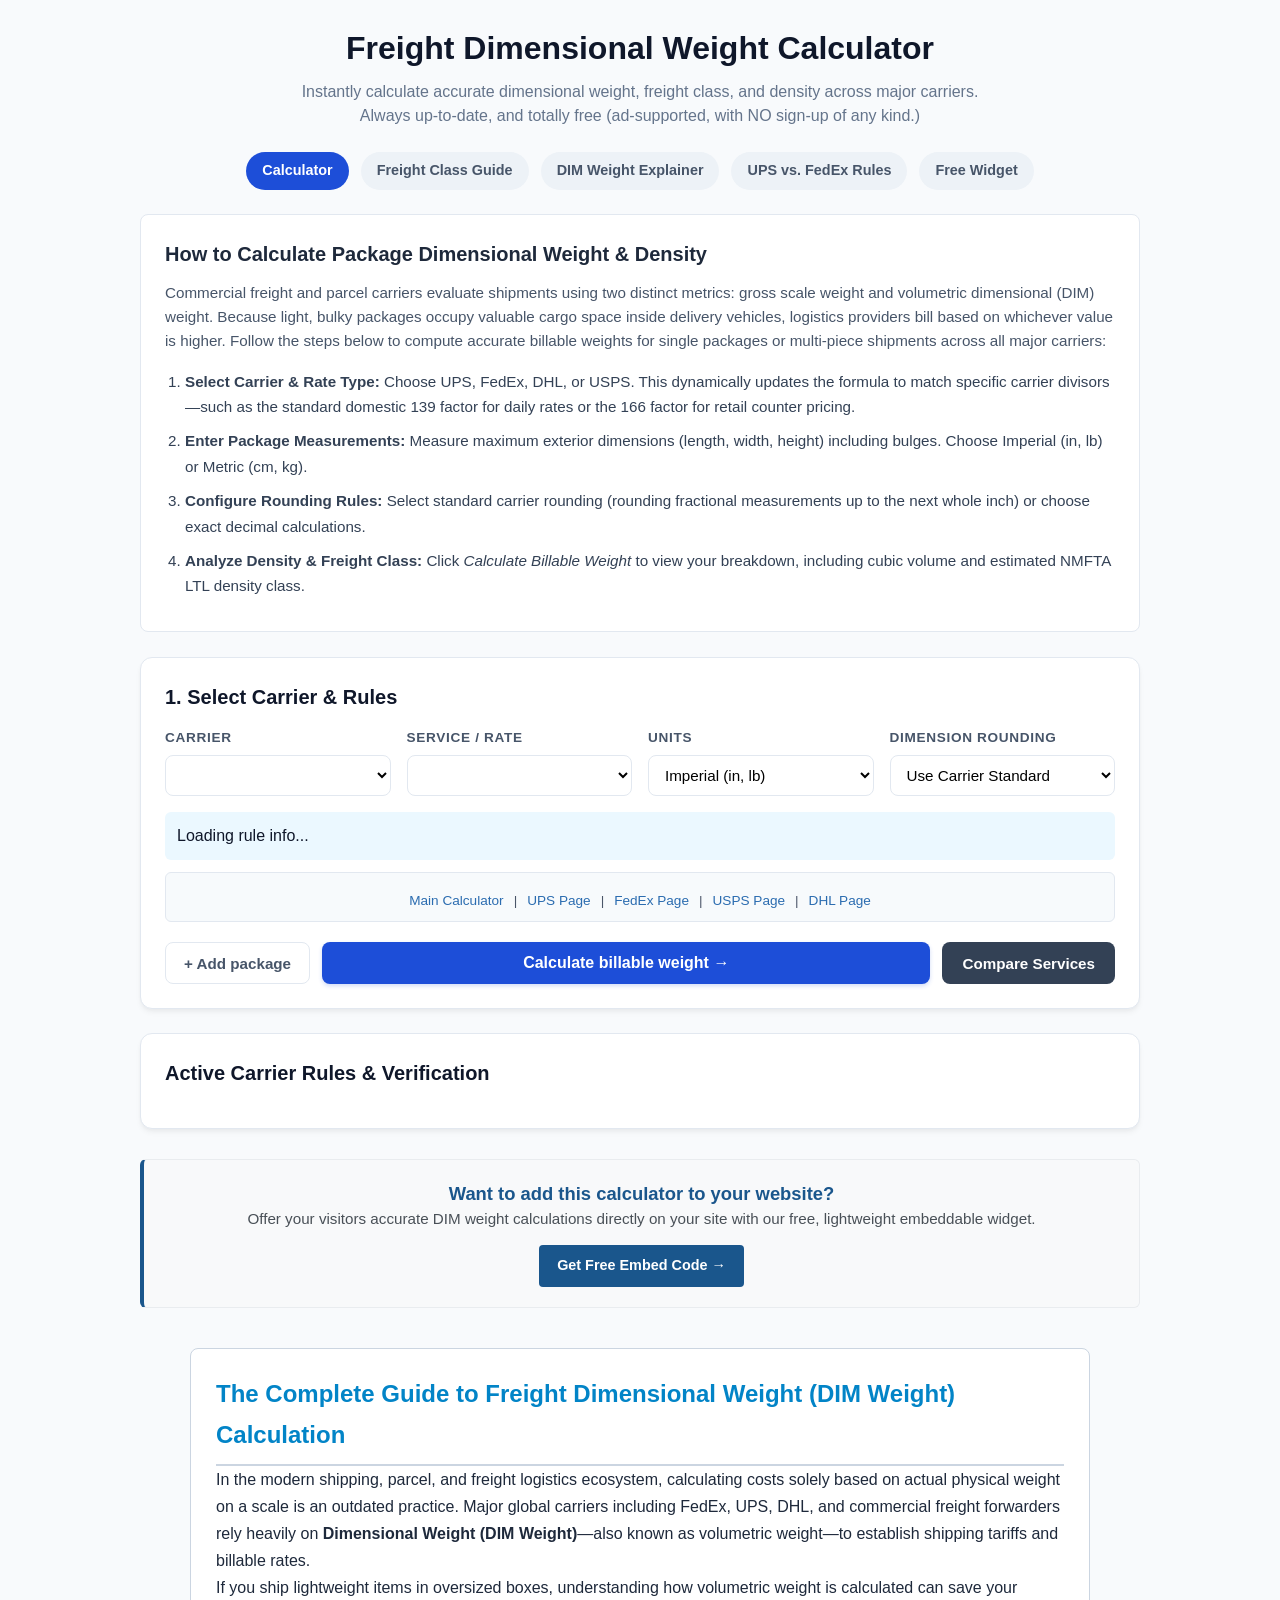
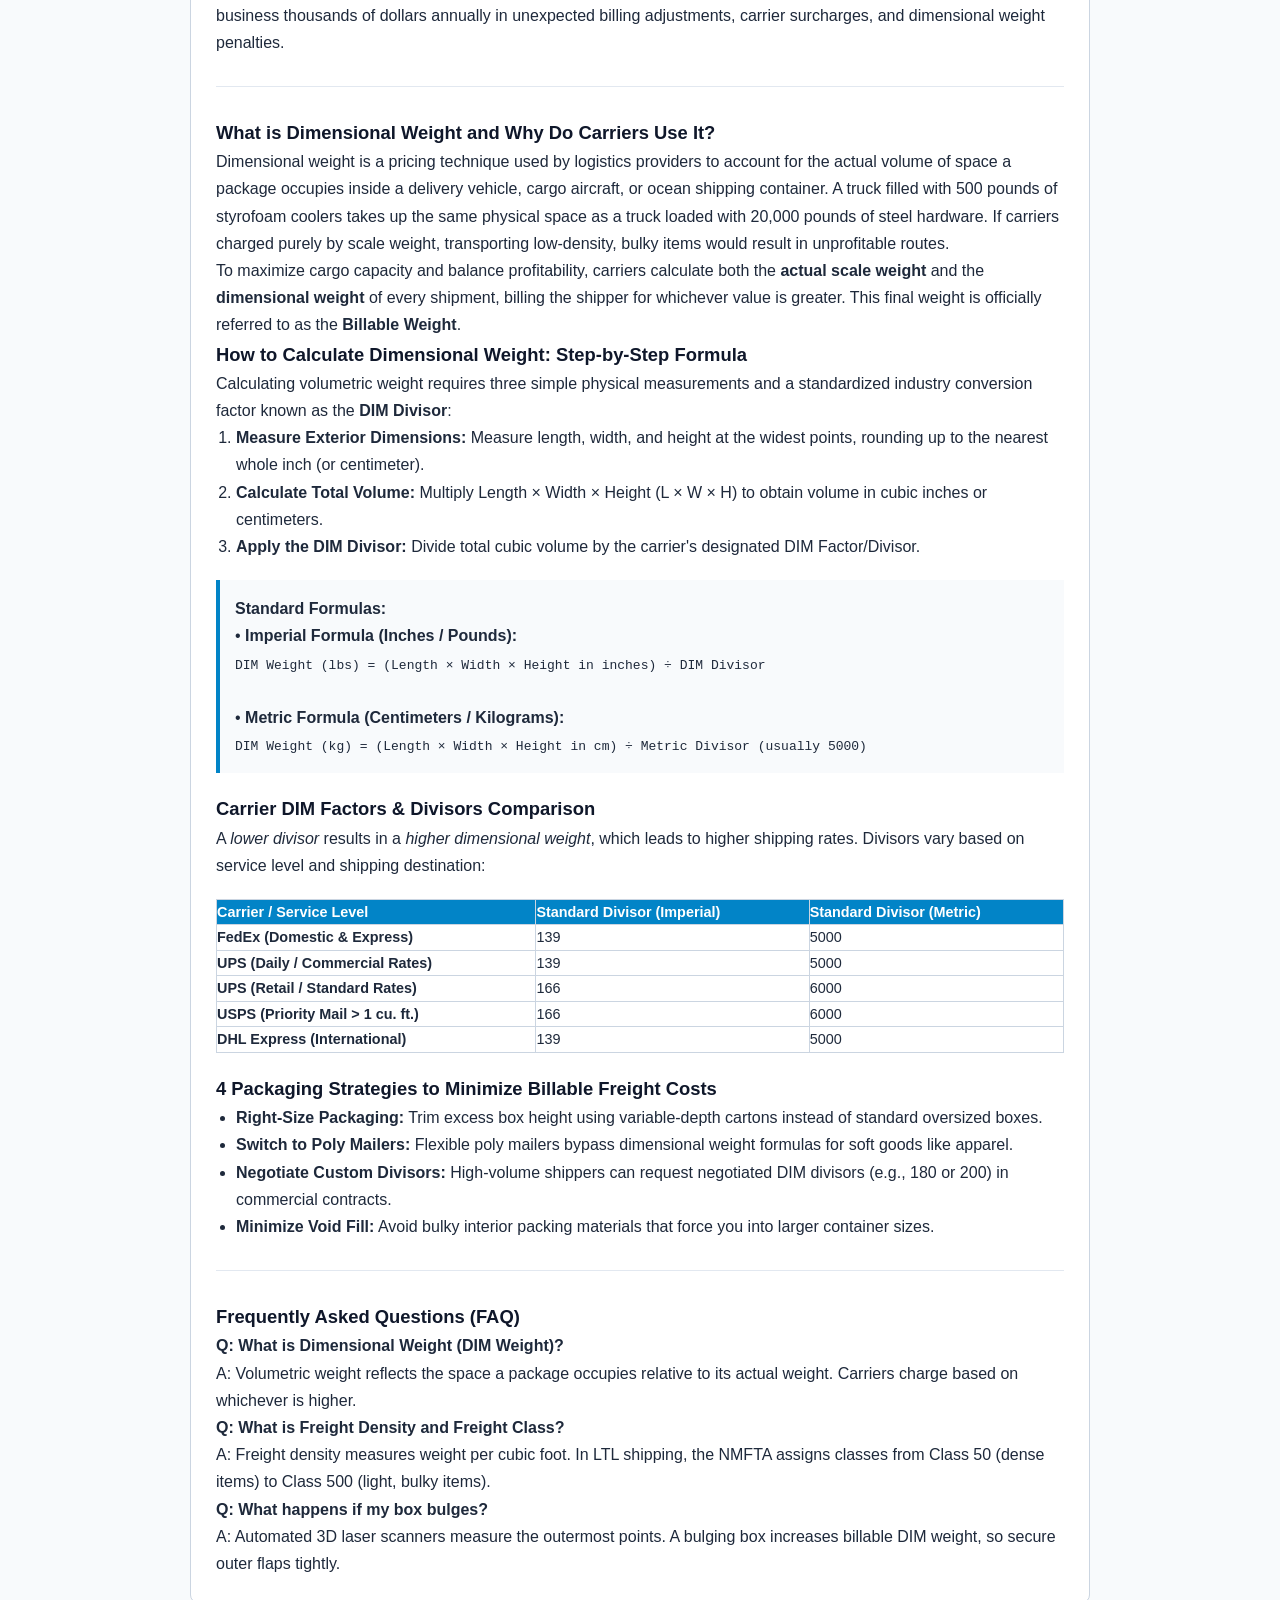
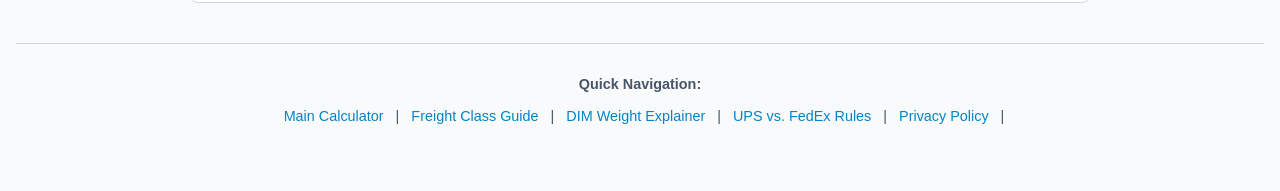
==== commit 2122d924: "Update index.html" ====
--- a/index.html
+++ b/index.html
@@ -199,7 +199,7 @@
 
         <ol style="padding-left: 20px; margin-bottom: 15px;">
             <li><strong>Measure Exterior Dimensions:</strong> Measure length, width, and height at the widest points, rounding up to the nearest whole inch (or centimeter).</li>
-            <li><strong>Calculate Total Volume:</strong> Multiply Length × Width × Height ($L \times W \times H$) to obtain volume in cubic inches or centimeters.</li>
+            <li><strong>Calculate Total Volume:</strong> Multiply Length × Width × Height (L × W × H) to obtain volume in cubic inches or centimeters.</li>
             <li><strong>Apply the DIM Divisor:</strong> Divide total cubic volume by the carrier's designated DIM Factor/Divisor.</li>
         </ol>
 
@@ -277,19 +277,11 @@
 
     <!-- Unified Footer with Compliance Links -->
     <footer style="text-align: center; padding: 30px 10px; border-top: 1px solid #cbd5e1; margin-top: 40px; color: #475569; font-size: 0.9rem;">
-    <p><strong>Quick Navigation:</strong></p>
-    <p style="margin: 10px 0;">
-        <a href="index.html" style="color: #0284c7; text-decoration: none; margin: 0 8px;">Main Calculator</a> | 
-        <a href="freight-class-guide.html" style="color: #0284c7; text-decoration: none; margin: 0 8px;">Freight Class Guide</a> |
-        <a href="dim-weight-explainer.html" style="color: #0284c7; text-decoration: none; margin: 0 8px;">DIM Weight Explainer</a> |
-        <a href="ups-vs-fedex-dim.html" style="color: #0284c7; text-decoration: none; margin: 0 8px;">UPS vs. FedEx Rules</a> |
-        <a href="privacy.html" style="color: #0284c7; text-decoration: none; margin: 0 8px;">Privacy Policy</a> |
-        <a href="terms.html" style="color: #0284c7; text-decoration: none; margin: 0 8px;">Terms of Service</a>
-    </p>
-    <p style="margin-top: 15px; font-size: 0.8rem; color: #94a3b8;">&copy; 2026 FreightDIMCalc.com &bull; All Rights Reserved.</p>
-</footer>
-
-    <script src="carrier-rules.js"></script>
-    <script src="calculator.js"></script>
-</body>
-</html>
+        <p><strong>Quick Navigation:</strong></p>
+        <p style="margin: 10px 0;">
+            <a href="index.html" style="color: #0284c7; text-decoration: none; margin: 0 8px;">Main Calculator</a> | 
+            <a href="freight-class-guide.html" style="color: #0284c7; text-decoration: none; margin: 0 8px;">Freight Class Guide</a> |
+            <a href="dim-weight-explainer.html" style="color: #0284c7; text-decoration: none; margin: 0 8px;">DIM Weight Explainer</a> |
+            <a href="ups-vs-fedex-dim.html" style="color: #0284c7; text-decoration: none; margin: 0 8px;">UPS vs. FedEx Rules</a> |
+            <a href="privacy.html" style="color: #0284c7; text-decoration: none; margin: 0 8px;">Privacy Policy</a> |
+            <a href="terms.html" style="color: #0284c7; text-decoration: none
